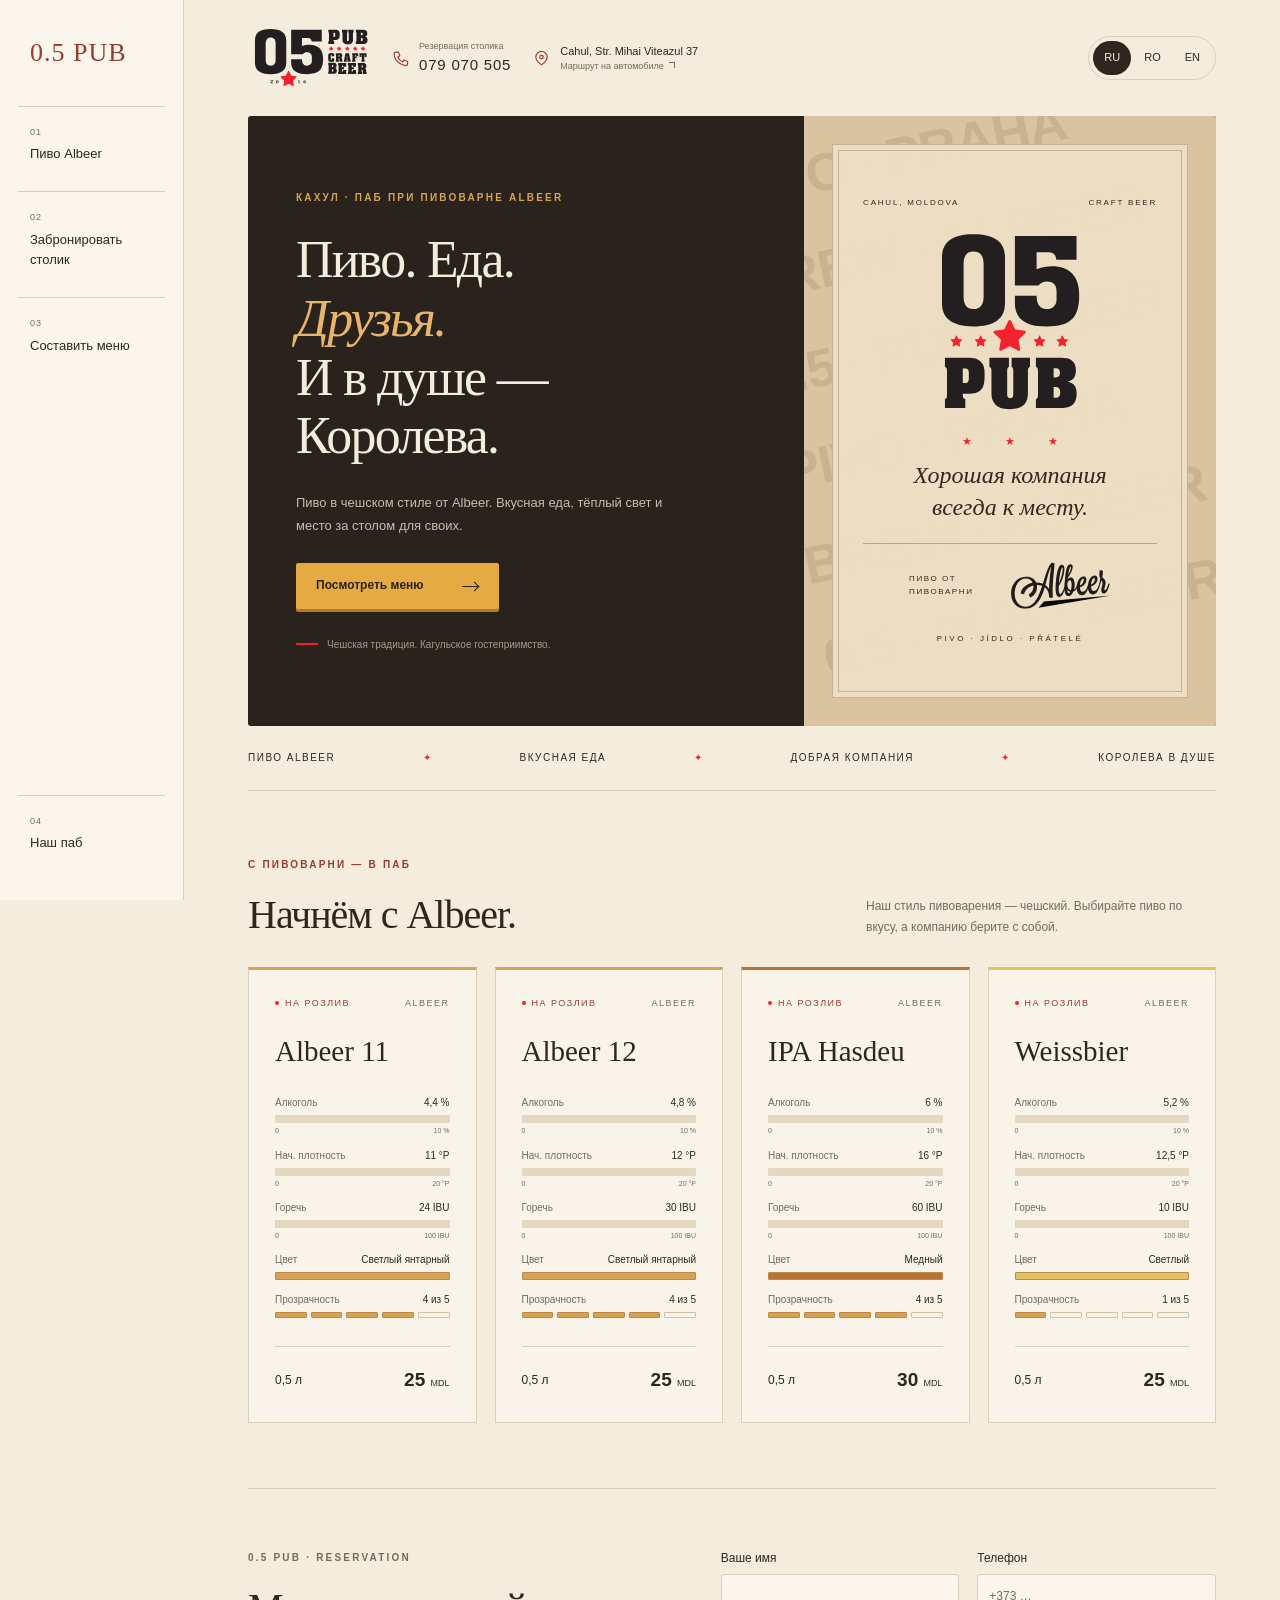
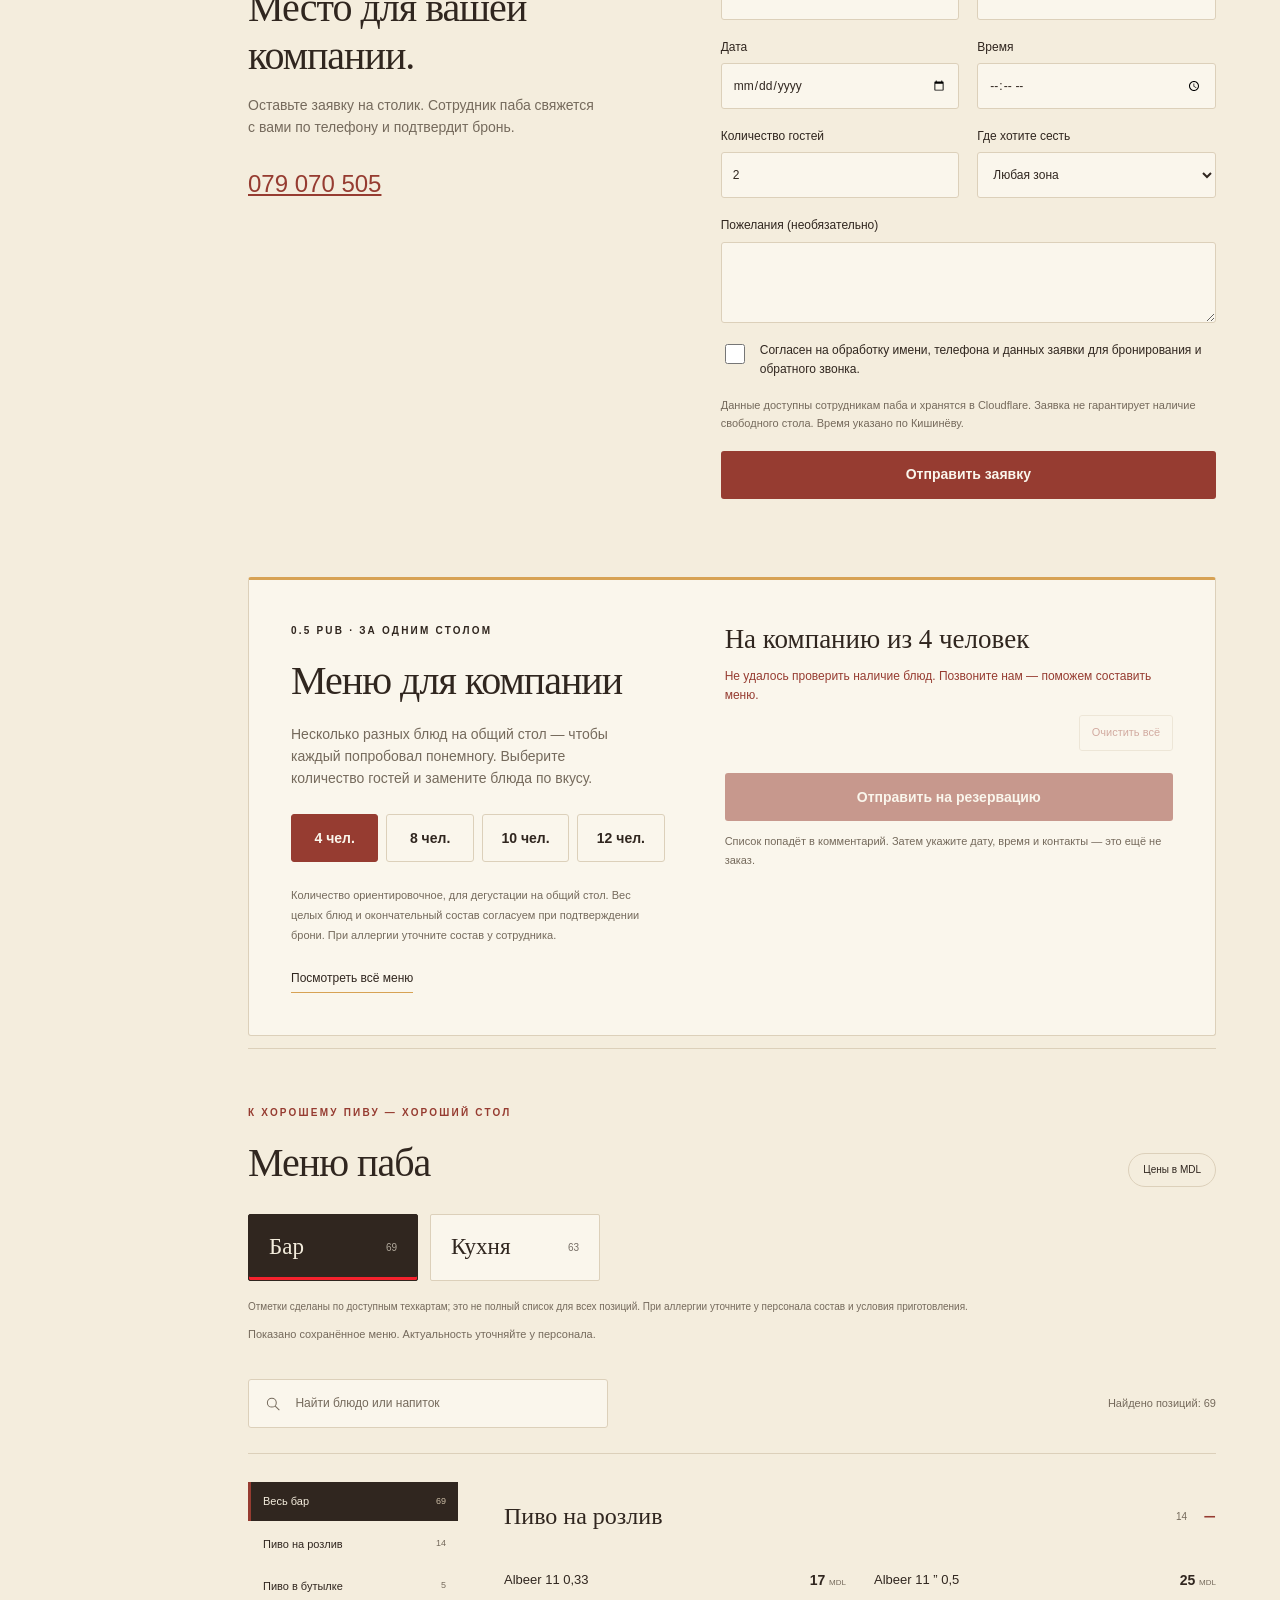
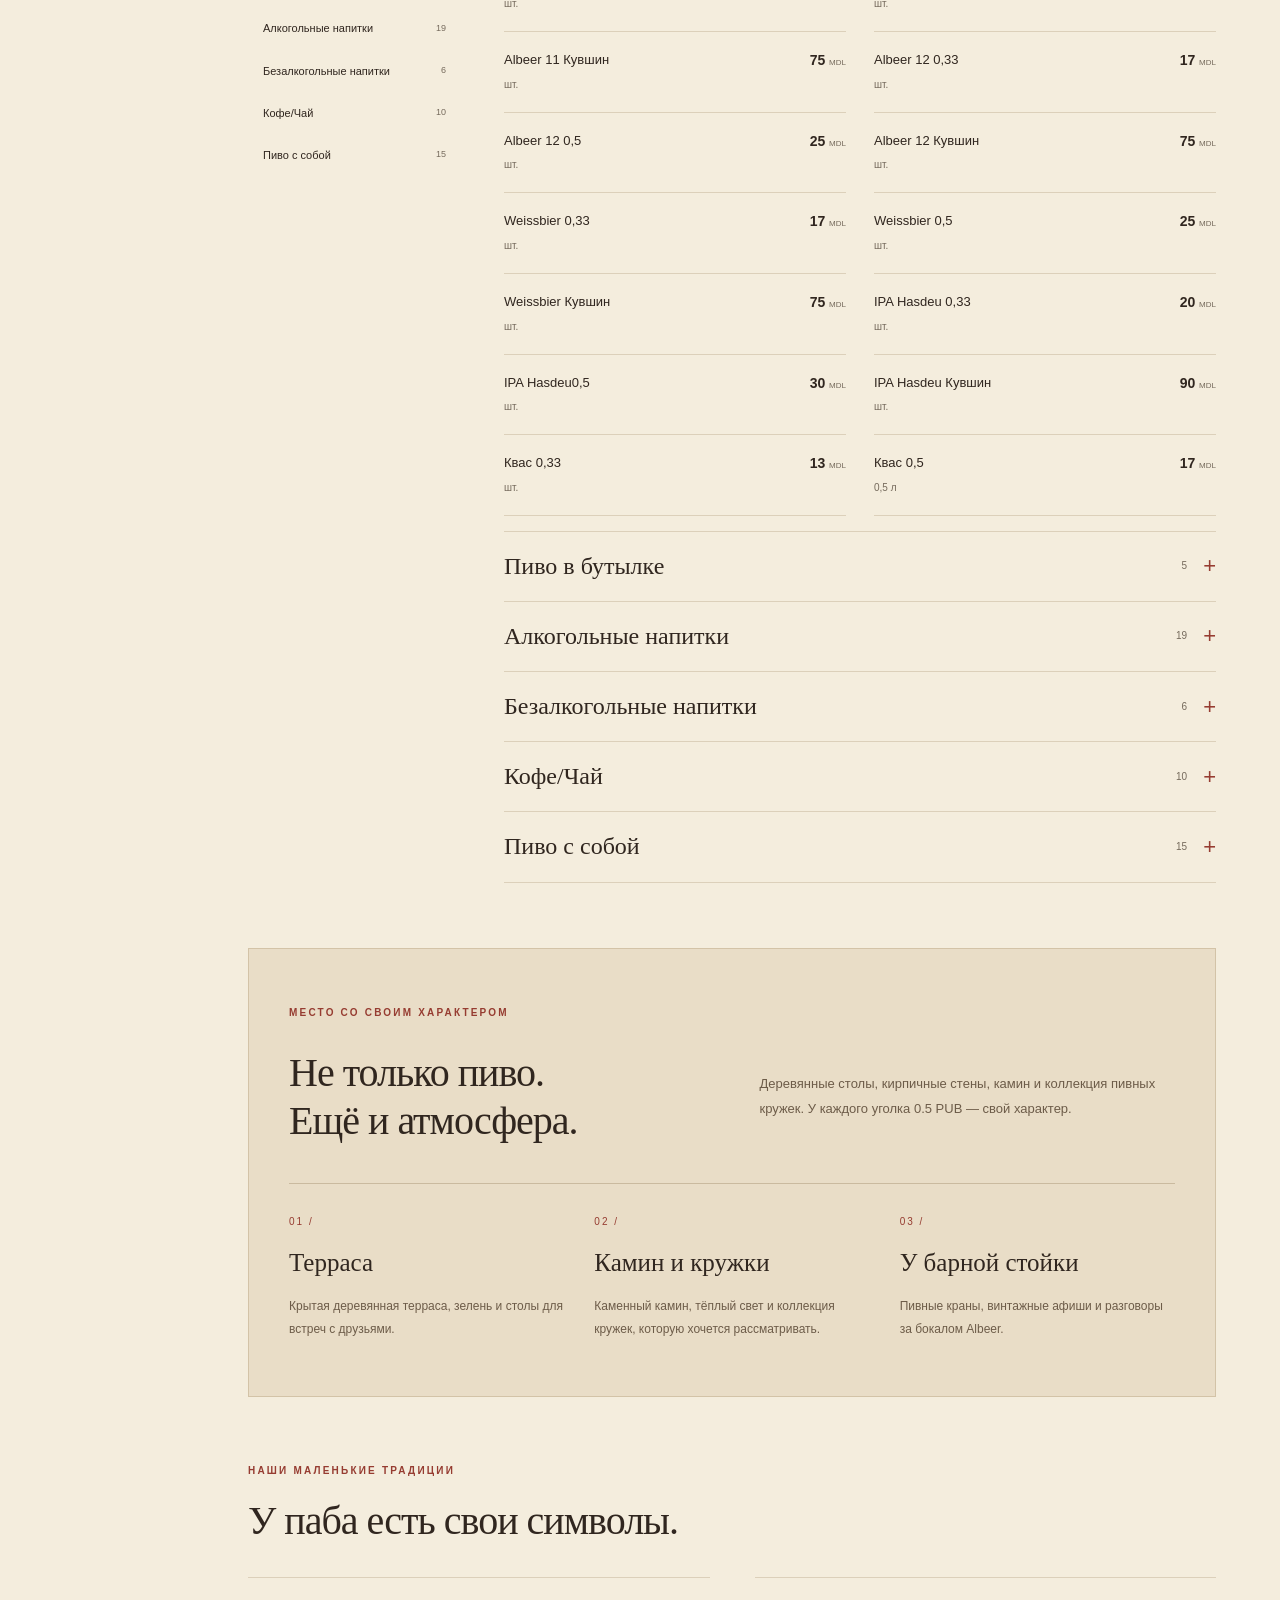
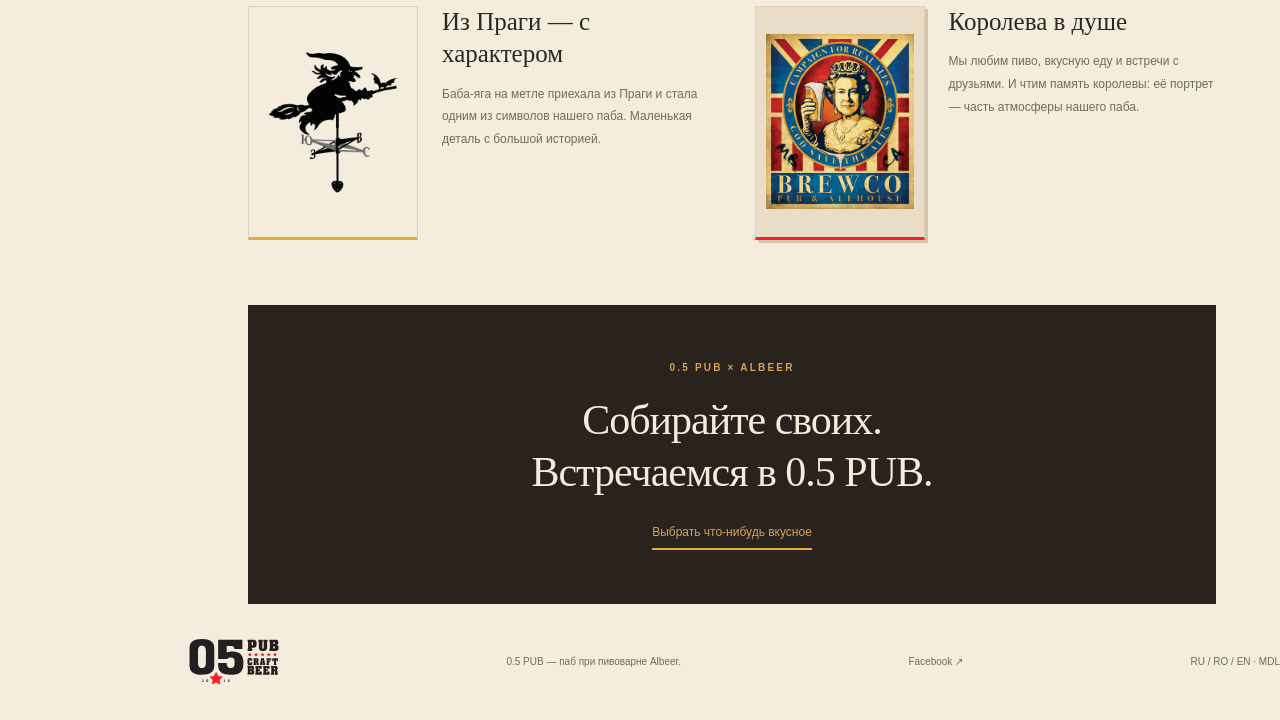
==== site/index.html @ 66bdd685 "Fix navigation translations and accessible mobile toggle label" ====
<!doctype html>
<html lang="ru">
<head>
<meta charset="utf-8"><meta name="viewport" content="width=device-width,initial-scale=1">
<meta name="theme-color" content="#29221d"><meta name="description" content="0.5 PUB в Кагуле — паб при пивоварне Albeer. Чешский стиль пивоварения, вкусная еда и добрая компания.">
<title>0.5 PUB · Меню паба</title><link rel="stylesheet" href="styles.css?v=20261017-sidebar2"><script src="app.js?v=20261017-sidebar2" defer></script><script src="booking.js" defer></script>
</head>
<body>
<a class="skip-link" href="#menu" data-copy="skip">Перейти к меню</a>
<header class="topbar"><a class="brand" href="#" aria-label="0.5 PUB"><img src="assets/05pub-horizontal.svg" alt="0.5 PUB — Craft Beer" width="272" height="133"></a><div class="header-contacts"><a class="contact-link reservation-link" href="tel:+37379070505"><svg width="17" height="17" viewBox="0 0 24 24" fill="none" stroke="currentColor" stroke-width="1.6" aria-hidden="true"><path d="M5 3h4l2 5-3 2c1.4 3.1 3.9 5.6 7 7l2-3 5 2v4c0 1-1 2-2 2C10 21 3 14 3 5c0-1 1-2 2-2z"/></svg><span><small data-copy="reservationLabel">Резервация столика</small><strong>079 070 505</strong></span></a><a class="contact-link directions-link" href="https://www.google.com/maps/dir/?api=1&amp;destination=Strada+Mihai+Viteazul+37%2C+Cahul%2C+Moldova&amp;travelmode=driving&amp;dir_action=navigate" target="_blank" rel="noopener noreferrer"><svg width="17" height="17" viewBox="0 0 24 24" fill="none" stroke="currentColor" stroke-width="1.6" aria-hidden="true"><path d="M20 10c0 6-8 11-8 11S4 16 4 10a8 8 0 1 1 16 0z"/><circle cx="12" cy="10" r="2.5"/></svg><span><strong>Cahul, Str. Mihai Viteazul 37</strong><small data-copy="directionsLabel">Маршрут на автомобиле</small></span></a></div><button type="button" class="nav-toggle" aria-label="Навигация" aria-controls="page-navigation" aria-expanded="false"><span aria-hidden="true">☰</span><span data-copy="navToggle">Навигация</span></button><nav id="page-navigation" class="main-nav" aria-label="Навигация"><a href="#beer" data-copy="navBeer">Пиво Albeer</a><a href="#booking" data-booking="nav">Забронировать столик</a><a href="#company" data-copy="navCompany">Составить меню</a><a href="#about" data-copy="navAbout">Наш паб</a></nav><nav class="languages" aria-label="Язык"><button type="button" data-lang="ru" aria-pressed="true">RU</button><button type="button" data-lang="ro" aria-pressed="false">RO</button><button type="button" data-lang="en" aria-pressed="false">EN</button></nav></header>
<main>
<section class="hero" aria-labelledby="hero-title"><div class="hero-copy"><p class="eyebrow" id="eyebrow">КАХУЛ · ПАБ ПРИ ПИВОВАРНЕ ALBEER</p><h1 id="hero-title">Пиво. Еда.<br><em>Друзья.</em><br>И в душе — Королева.</h1><p id="hero-description">Пиво в чешском стиле от Albeer. Вкусная еда, тёплый свет и место за столом для своих.</p><a class="hero-link" href="#menu" id="explore">Посмотреть меню <span class="link-arrow" aria-hidden="true"></span></a><p class="hero-footnote" data-copy="heroNote">Чешская традиция. Кагульское гостеприимство.</p></div><div class="pub-poster"><div class="poster-pattern" aria-hidden="true">PIVO · PRAHA<br>BREW · ALBEER<br>0.5 · PUB · BEER<br>PIVO · PRAHA<br>BREW · ALBEER<br>0.5 · PUB · BEER</div><div class="poster-frame"><div class="poster-meta"><span>CAHUL, MOLDOVA</span><span>CRAFT BEER</span></div><img class="poster-logo" src="assets/05pub-stacked.svg" alt="0.5 PUB" width="139" height="172"><div class="poster-stars" aria-hidden="true">★ ★ ★</div><p class="poster-invitation" data-copy="posterInvitation">Хорошая компания<br>всегда к месту.</p><div class="poster-brewery"><span data-copy="brewedBy">ПИВО ОТ ПИВОВАРНИ</span><img src="assets/albeer.svg" alt="Albeer" width="272" height="127"></div><span class="poster-bottom">PIVO · JÍDLO · PŘÁTELÉ</span></div></div></section>
<div class="values-strip"><span data-copy="valueBeer">Пиво Albeer</span><i aria-hidden="true">✦</i><span data-copy="valueFood">Вкусная еда</span><i aria-hidden="true">✦</i><span data-copy="valueFriends">Добрая компания</span><i aria-hidden="true">✦</i><span data-copy="valueQueen">Королева в душе</span></div>
<section class="beer-section" id="beer" aria-labelledby="beer-title"><div class="section-intro"><div><p class="eyebrow" data-copy="beerLabel">С ПИВОВАРНИ — В ПАБ</p><h2 id="beer-title" data-copy="beerTitle">Начнём с Albeer.</h2></div><p data-copy="beerIntro">Наш стиль пивоварения — чешский. Выбирайте пиво по вкусу, а компанию берите с собой.</p></div><div id="featured-beers" class="beer-cards" aria-live="polite"></div></section>
<section id="booking" class="booking-section" aria-labelledby="booking-title"><div class="booking-intro"><p class="eyebrow">0.5 PUB · RESERVATION</p><h2 id="booking-title" data-booking="title">Место для вашей компании.</h2><p data-booking="intro">Оставьте заявку на столик. Сотрудник паба свяжется с вами по телефону и подтвердит бронь.</p><a class="booking-phone" href="tel:+37379070505">079 070 505</a></div><form id="booking-form"><label><span data-booking="name">Ваше имя</span><input name="name" autocomplete="name" required minlength="2" maxlength="80"></label><label><span data-booking="phone">Телефон</span><input name="phone" type="tel" autocomplete="tel" required minlength="7" maxlength="25" pattern="[+0-9 ()\-]{7,25}" placeholder="+373 …"></label><label><span data-booking="date">Дата</span><input name="date" type="date" required></label><label><span data-booking="time">Время</span><input name="time" type="time" required></label><label><span data-booking="guests">Количество гостей</span><input name="guests" type="number" min="1" max="50" step="1" value="2" required></label><label><span data-booking="zone">Где хотите сесть</span><select name="zone"><option value="any" data-booking="any">Любая зона</option><option value="hall" data-booking="hall">Зал</option><option value="terrace" data-booking="terrace">Терраса</option></select></label><label class="booking-wide"><span data-booking="notes">Пожелания (необязательно)</span><textarea name="notes" maxlength="500" rows="3"></textarea></label><label class="booking-trap" aria-hidden="true">Website<input name="website" tabindex="-1" autocomplete="off"></label><label class="booking-consent booking-wide"><input name="consent" type="checkbox" required><span data-booking="consent">Согласен на обработку имени, телефона и данных заявки для бронирования и обратного звонка.</span></label><p class="booking-wide booking-privacy" data-booking="privacy">Данные доступны сотрудникам паба и хранятся в Cloudflare. Заявка не гарантирует наличие свободного стола. Время указано по Кишинёву.</p><button type="submit" disabled data-booking="submit">Отправить заявку</button><p id="booking-status" class="booking-wide" role="status" aria-live="polite"></p><noscript>Для онлайн-бронирования включите JavaScript или позвоните: <a href="tel:+37379070505">079 070 505</a>.</noscript></form></section>
<section id="company" class="company-section" aria-labelledby="company-title"><div class="company-heading"><p class="eyebrow">0.5 PUB · ЗА ОДНИМ СТОЛОМ</p><h2 id="company-title">Меню для компании</h2><p class="company-intro">Сколько вас будет? Подскажем, что взять на всех.</p><div class="company-sizes" role="group" aria-label="Количество гостей"><button type="button" data-company-size="4" aria-pressed="true">4 чел.</button><button type="button" data-company-size="8" aria-pressed="false">8 чел.</button><button type="button" data-company-size="10" aria-pressed="false">10 чел.</button><button type="button" data-company-size="12" aria-pressed="false">12 чел.</button></div><p class="company-note">Пример для общего стола. Количество порций ориентировочное: учитывайте аппетит и пожелания гостей. При аллергии уточните состав у сотрудника.</p><a class="company-browse" href="#menu">Посмотреть всё меню</a></div><div class="company-result"><h3>На компанию из 4 человек</h3><p class="company-status" role="status" aria-live="polite">Загружаем актуальное меню…</p><button type="button" class="company-clear" disabled>Очистить всё</button><ul class="company-list"></ul><button type="button" class="company-send" disabled>Отправить на резервацию</button><p class="company-hint"></p><p class="company-feedback" role="status" aria-live="polite"></p></div></section>
<section id="menu" class="menu-area" aria-labelledby="menu-heading"><div class="menu-heading"><div><p class="eyebrow" id="menu-label">К ХОРОШЕМУ ПИВУ — ХОРОШИЙ СТОЛ</p><h2 id="menu-heading">Меню паба</h2></div><span class="currency" id="currency">Цены в MDL</span></div><nav class="menu-departments" aria-label="Разделы меню"><button type="button" data-department="bar" aria-pressed="true"><span data-copy="barMenu">Бар</span><small class="department-count"></small></button><button type="button" data-department="kitchen" aria-pressed="false"><span data-copy="kitchenMenu">Кухня</span><small class="department-count"></small></button></nav><p class="allergen-menu-note" data-copy="allergenMenuNote">Отметки сделаны по доступным техкартам; это не полный список для всех позиций. При аллергии уточните у персонала состав и условия приготовления.</p><p id="menu-sync-status" class="menu-sync-status" role="status"></p><div class="controls"><label class="search"><svg width="18" height="18" viewBox="0 0 24 24" fill="none" stroke="currentColor" stroke-width="1.5" aria-hidden="true"><circle cx="10" cy="10" r="6.5"/><path d="m15 15 6 6"/></svg><input id="search" type="search" placeholder="Найти блюдо или напиток" aria-label="Найти блюдо или напиток"></label><p id="result-count" role="status" aria-live="polite"></p></div><div class="menu-layout"><aside><nav id="categories" aria-label="Категории меню"></nav></aside><div id="items"><p role="status" data-copy="loading">Загружаем меню…</p></div></div></section>
<section class="about-section" id="about" aria-labelledby="about-title"><div class="about-heading"><p class="eyebrow" data-copy="aboutLabel">МЕСТО СО СВОИМ ХАРАКТЕРОМ</p><h2 id="about-title" data-copy="aboutTitle">Не только пиво.<br>Ещё и атмосфера.</h2><p data-copy="aboutIntro">Деревянные столы, кирпичные стены, камин и коллекция пивных кружек. У каждого уголка 0.5 PUB — свой характер.</p></div><div class="atmosphere-cards"><article><span class="card-number">01 /</span><h3 data-copy="terraceTitle">Терраса</h3><p data-copy="terraceBody">Крытая деревянная терраса, зелень и столы для встреч с друзьями.</p></article><article><span class="card-number">02 /</span><h3 data-copy="fireTitle">Камин и кружки</h3><p data-copy="fireBody">Каменный камин, тёплый свет и коллекция кружек, которую хочется рассматривать.</p></article><article><span class="card-number">03 /</span><h3 data-copy="barTitle">У барной стойки</h3><p data-copy="barBody">Пивные краны, винтажные афиши и разговоры за бокалом Albeer.</p></article></div></section>
<section class="symbols-section" aria-labelledby="symbols-title"><div class="symbols-heading"><p class="eyebrow" data-copy="symbolsLabel">НАШИ МАЛЕНЬКИЕ ТРАДИЦИИ</p><h2 id="symbols-title" data-copy="symbolsTitle">У паба есть свои символы.</h2></div><div class="symbols-grid"><article><figure class="symbol-portrait symbol-witch"><img src="assets/symbols/witch.png" alt="Ведьма на метле — символ паба" data-alt="witchImageAlt" width="800" height="800" loading="lazy"></figure><div><h3 data-copy="witchTitle">Из Праги — с характером</h3><p data-copy="witchBody">Баба-яга на метле приехала из Праги и стала одним из символов нашего паба. Маленькая деталь с большой историей.</p></div></article><article><figure class="symbol-portrait symbol-queen"><img src="assets/symbols/queen-poster.jpg" alt="Пивная афиша с портретом королевы" data-alt="queenImageAlt" width="736" height="872" loading="lazy"></figure><div><h3 data-copy="queenTitle">Королева в душе</h3><p data-copy="queenBody">Мы любим пиво, вкусную еду и встречи с друзьями. И чтим память королевы: её портрет — часть атмосферы нашего паба.</p></div></article></div></section>

<section class="closing"><p class="eyebrow">0.5 PUB × ALBEER</p><h2 data-copy="closingTitle">Собирайте своих.<br>Встречаемся в 0.5 PUB.</h2><a href="#menu" class="closing-link" data-copy="closingLink">Выбрать что-нибудь вкусное</a></section>
</main>
<footer><a class="brand" href="#"><img src="assets/05pub-horizontal.svg" alt="0.5 PUB — Craft Beer" width="272" height="133"></a><p id="footer-note">0.5 PUB — паб при пивоварне Albeer.</p><a href="https://www.facebook.com/05pub/" target="_blank" rel="noopener noreferrer">Facebook ↗</a><span>RU / RO / EN · MDL</span></footer>
<dialog id="company-picker" class="company-picker" aria-labelledby="company-picker-title"><button type="button" class="company-close">Закрыть</button><h2 id="company-picker-title"></h2><div class="company-picker-tabs" role="group"></div><div class="company-options"></div></dialog><dialog id="dish-dialog" class="dish-dialog" aria-labelledby="dish-title"><button type="button" class="dish-close" aria-label="Закрыть описание"><svg width="20" height="20" viewBox="0 0 24 24" fill="none" stroke="currentColor" stroke-width="1.5" aria-hidden="true"><path d="m6 6 12 12M18 6 6 18"/></svg></button><div class="dish-body"><figure class="dish-visual"><img id="dish-photo" alt=""><figcaption id="dish-caption"></figcaption></figure><div class="dish-copy"><p class="eyebrow" id="dish-category"></p><h2 id="dish-title"></h2><p id="dish-description"></p><section id="dish-allergens" class="dish-allergens"></section><div class="dish-price-row"><strong id="dish-price"></strong><span id="dish-unit"></span></div></div></div></dialog></body></html>
---- site/styles.css ----
:root{--ink:#30261f;--cream:#f4eddd;--paper:#faf6ec;--muted:#756a5c;--gold:#d7a254;--red:#963c31;--line:#dcd0ba;--dark:#29221d}*{box-sizing:border-box}html{scroll-behavior:smooth;scroll-padding-top:24px}body{margin:0;background:var(--cream);color:var(--ink);font:14px/1.6 Arial,Helvetica,sans-serif}a{color:inherit}button,input{font:inherit}button{cursor:pointer}.skip-link{position:fixed;top:-100px;left:20px;background:var(--ink);color:white;padding:10px 20px;z-index:5}.skip-link:focus{top:10px}.topbar{max-width:1360px;margin:auto;height:116px;padding:0 64px;display:flex;align-items:center;justify-content:space-between;gap:30px}.brand{display:inline-flex;text-decoration:none;flex-shrink:0}.brand img{width:120px;height:auto;display:block}.main-nav{display:flex;gap:36px;margin-left:auto;margin-right:40px}.main-nav a{text-decoration:none;font-size:12px}.main-nav a:hover{color:var(--red)}.languages{display:flex;gap:2px;border:1px solid var(--line);padding:4px;border-radius:30px}.languages button{border:0;padding:8px 11px;border-radius:24px;background:none;font-size:11px;color:var(--ink)}.languages button[aria-pressed=true]{background:var(--ink);color:var(--cream)}main{max-width:1360px;padding:0 64px;margin:auto}.hero{display:grid;grid-template-columns:1.35fr 1fr;background:var(--dark);color:var(--cream);min-height:610px;border-radius:3px;overflow:hidden}.hero-copy{padding:56px 48px;display:flex;flex-direction:column;align-items:flex-start;justify-content:center}.eyebrow{font-size:10px;line-height:1.7;letter-spacing:2.2px;font-weight:700;margin:0 0 18px}.hero .eyebrow{color:var(--gold)}h1{font-family:Georgia,serif;font-size:clamp(36px,4.05vw,58px);line-height:1.13;letter-spacing:-1.7px;font-weight:400;margin:7px 0 25px}h1 em{color:#e7b56b;font-weight:400}#hero-description{color:#c9bcaa;max-width:375px;margin:0 0 26px;font-size:13px;line-height:1.8}.hero-link{display:flex;align-items:center;gap:38px;background:var(--gold);color:var(--dark);font-size:12px;padding:13px 20px;text-decoration:none;font-weight:700;border-radius:2px}.hero-link:hover{background:#e6b66e}.hero-footnote{font-size:10px;color:#a79a88;margin:28px 0 0}.link-arrow{width:17px;height:14px;position:relative;display:inline-block}.link-arrow:before{content:'';position:absolute;left:0;top:7px;width:16px;height:1px;background:currentColor}.link-arrow:after{content:'';position:absolute;right:1px;top:4px;width:6px;height:6px;border-top:1px solid currentColor;border-right:1px solid currentColor;transform:rotate(45deg)}.pub-poster{background:#d9c3a0;position:relative;isolation:isolate;padding:28px;overflow:hidden;color:#34271e;display:flex}.poster-pattern{position:absolute;inset:-25px;font-family:Impact,'Arial Narrow',sans-serif;font-weight:900;font-size:53px;line-height:1.8;letter-spacing:-1px;white-space:nowrap;color:#543e2220;transform:rotate(-12deg);z-index:-1}.poster-frame{background:#efe1c6eb;border:1px solid #6f523750;outline:1px solid #6f523750;outline-offset:-7px;width:100%;padding:28px 30px;display:flex;flex-direction:column;align-items:center;justify-content:center}.poster-meta{width:100%;display:flex;justify-content:space-between;gap:15px;font-size:8px;letter-spacing:1.8px;margin-bottom:24px}.poster-logo{width:145px;height:auto;mix-blend-mode:multiply}.poster-stars{font-size:11px;letter-spacing:15px;padding-left:15px;color:var(--red);margin:20px 0 10px}.poster-invitation{font-family:Georgia,serif;font-style:italic;font-size:24px;line-height:1.3;text-align:center;margin:0 0 20px}.poster-brewery{border-top:1px solid #bca586;width:100%;padding:18px 0 8px;display:flex;align-items:center;justify-content:center;gap:20px}.poster-brewery span{font-size:8px;letter-spacing:1.6px;max-width:82px;line-height:1.7}.poster-brewery img{width:100px;height:auto;mix-blend-mode:multiply}.poster-bottom{font-size:8px;letter-spacing:2.5px;margin-top:16px}.values-strip{display:flex;align-items:center;justify-content:space-between;padding:24px 0;border-bottom:1px solid var(--line);font-size:10px;letter-spacing:1.5px;text-transform:uppercase;gap:15px}.values-strip i{color:var(--red);font-style:normal}.beer-section{padding:65px 0}.section-intro{display:flex;justify-content:space-between;align-items:end;gap:40px;margin-bottom:28px}.section-intro>p{max-width:350px;color:var(--muted);font-size:12px;margin:0;line-height:1.8}h2{font-family:Georgia,serif;font-weight:400;font-size:40px;line-height:1.2;letter-spacing:-1px;margin:0}.section-intro .eyebrow,.menu-heading .eyebrow,.about-heading .eyebrow,.symbols-heading .eyebrow{color:var(--red)}.beer-cards{display:grid;grid-template-columns:repeat(3,1fr);gap:18px}.beer-card{border:1px solid var(--line);padding:26px;background:#f9f4e9;position:relative}.beer-card-top{display:flex;justify-content:space-between;align-items:center;color:var(--muted);font-size:9px;letter-spacing:1.5px;margin-bottom:24px}.beer-card-top span:first-child{color:var(--red)}.beer-card h3{font-family:Georgia,serif;font-weight:400;font-size:29px;line-height:1.2;margin:0 0 20px}.beer-card-bottom{display:flex;justify-content:space-between;align-items:center;gap:15px;border-top:1px solid var(--line);padding-top:18px;font-size:12px}.beer-card-bottom strong{font-size:19px}.beer-card-bottom small{font-size:9px;font-weight:400}.menu-area{border-top:1px solid var(--line);padding:55px 0 65px}.menu-heading{display:flex;justify-content:space-between;align-items:end;gap:20px}.currency{font-size:10px;white-space:nowrap;border:1px solid var(--line);border-radius:20px;padding:8px 14px}.controls{display:flex;align-items:center;justify-content:space-between;gap:20px;padding:25px 0;border-bottom:1px solid var(--line);margin-bottom:28px}.search{display:flex;align-items:center;gap:12px;background:var(--paper);border:1px solid var(--line);padding:13px 16px;border-radius:3px;width:360px;max-width:100%;color:var(--muted)}input{border:0;outline:none;background:none;color:var(--ink);min-width:0;width:100%;font-size:12px}input::placeholder{color:var(--muted)}.search:focus-within{outline:2px solid var(--red);outline-offset:2px}#result-count{color:var(--muted);font-size:11px}.menu-layout{display:grid;grid-template-columns:210px 1fr;gap:46px}aside nav{position:sticky;top:20px;display:flex;flex-direction:column;gap:4px}.category{display:flex;justify-content:space-between;align-items:center;gap:12px;background:none;border:0;padding:12px;text-align:left;font-size:11px;line-height:1.3;color:var(--ink);border-left:3px solid transparent}.category span{font-size:9px;color:var(--muted)}.category:hover{background:#e8dcc5}.category[aria-pressed=true]{background:var(--ink);border-color:var(--red);color:var(--cream)}.category[aria-pressed=true] span{color:#ccbda6}.menu-section{margin-bottom:32px}.section-title{font-family:Georgia,serif;font-size:26px;font-weight:400;display:flex;align-items:center;gap:16px;margin:0 0 9px;line-height:1.3}.section-title:after{content:'';height:1px;background:var(--line);flex:1}.menu-grid{display:grid;grid-template-columns:1fr 1fr;column-gap:28px}.menu-item{display:grid;grid-template-columns:1fr auto;gap:6px 12px;border-bottom:1px solid var(--line);padding:19px 0}.menu-item h4{font-weight:400;font-size:13px;line-height:1.4;margin:0;overflow-wrap:anywhere}.price{font-size:14px;font-weight:700;white-space:nowrap;line-height:1.4}.price small{font-size:8px;color:var(--muted);font-weight:400}.unit{grid-column:1/-1;font-size:10px;color:var(--muted)}.empty{padding:40px;text-align:center;color:var(--muted)}.about-section{padding:55px 40px;background:#e9ddc7;border:1px solid #d3c3a7}.about-heading{display:grid;grid-template-columns:1fr 1fr;gap:10px 55px;align-items:center}.about-heading .eyebrow{grid-column:1/-1}.about-heading>p:last-child{font-size:13px;color:#6d5c49;line-height:1.9;max-width:440px}.atmosphere-cards{display:grid;grid-template-columns:repeat(3,1fr);gap:30px;margin-top:38px;border-top:1px solid #caba9f;padding-top:25px}.card-number{font-size:10px;color:var(--red);letter-spacing:2px}.atmosphere-cards h3{font-family:Georgia,serif;font-size:25px;font-weight:400;margin:12px 0}.atmosphere-cards p{font-size:12px;color:#6d5c49;line-height:1.9;margin:0}.symbols-section{padding:65px 0}.symbols-grid{display:grid;grid-template-columns:1fr 1fr;gap:45px;margin-top:32px}.symbols-grid article{display:flex;gap:24px;border-top:1px solid var(--line);padding-top:28px}.symbol-icon{width:80px;flex-shrink:0;color:var(--red)}.symbol-icon svg{width:100%;height:auto}.symbols-grid h3{font-family:Georgia,serif;font-size:25px;font-weight:400;line-height:1.3;margin:0 0 12px}.symbols-grid p{font-size:12px;line-height:1.9;color:var(--muted);margin:0}.closing{padding:54px 25px;text-align:center;background:var(--dark);color:var(--cream)}.closing .eyebrow{color:var(--gold)}.closing h2{font-size:42px;line-height:1.25}.closing-link{display:inline-block;border-bottom:1px solid var(--gold);padding-bottom:6px;color:var(--gold);font-size:12px;margin-top:24px;text-decoration:none}footer{max-width:1232px;margin:35px auto 0;padding:0 0 35px;display:flex;align-items:center;justify-content:space-between;gap:24px}footer .brand img{width:95px}footer p,footer>a:not(.brand),footer>span{font-size:10px;color:var(--muted)}footer>a:not(.brand){text-decoration:none}a:focus-visible,button:focus-visible{outline:2px solid var(--red);outline-offset:4px}@media(min-width:1500px){h1{font-size:60px}}@media(max-width:1050px){.topbar{padding:0 32px}.main-nav{gap:22px;margin-right:20px}main{padding:0 32px}.hero-copy{padding:40px 32px}h1{font-size:42px}.poster-frame{padding:25px 18px}.pub-poster{padding:20px}.poster-meta{font-size:7px;letter-spacing:1px}.poster-logo{width:125px}.menu-layout{gap:30px;grid-template-columns:180px 1fr}.menu-grid{grid-template-columns:1fr}footer{margin:35px 32px 0}.about-section{padding:40px 30px}}@media(max-width:700px){.topbar{height:100px;padding:0 20px;gap:15px;flex-wrap:wrap}.brand img{width:90px}.main-nav{order:3;width:100%;margin:-10px 0 12px;justify-content:center;gap:30px}.main-nav a{font-size:10px}.languages{margin-left:auto}.languages button{padding:7px 10px}main{padding:0 20px}.hero{grid-template-columns:1fr}.hero-copy{padding:36px 26px}.hero .eyebrow{font-size:8px;letter-spacing:1.4px}h1{font-size:40px;letter-spacing:-1.4px}.hero-footnote{font-size:9px}.pub-poster{padding:20px;min-height:350px}.poster-frame{padding:18px 28px;position:relative}.poster-meta{margin-bottom:15px;max-width:260px}.poster-logo{width:90px}.poster-stars{margin:12px 0 8px}.poster-invitation{font-size:21px;margin-bottom:15px}.poster-brewery{max-width:260px;padding:12px 0 0}.poster-brewery img{width:82px}.poster-bottom{margin-top:15px;font-size:7px}.values-strip{display:grid;grid-template-columns:1fr 1fr;gap:12px;text-align:center;padding:20px 0;font-size:8px;letter-spacing:1px}.values-strip i{display:none}.beer-section{padding:38px 0}.section-intro{display:block;margin-bottom:22px}.section-intro>p{margin-top:18px;max-width:100%}h2{font-size:33px}.eyebrow{font-size:8px;letter-spacing:1.6px}.beer-cards{grid-template-columns:1fr;gap:12px}.beer-card{padding:20px}.beer-card-top{margin-bottom:14px}.beer-card h3{font-size:27px;margin-bottom:14px}.beer-card-bottom{padding-top:12px}.menu-area{padding:38px 0}.menu-heading{align-items:center}.currency{font-size:9px;padding:7px 10px}.menu-heading .eyebrow{max-width:190px}.controls{flex-direction:column;align-items:stretch;gap:7px;padding:20px 0;margin-bottom:20px}.search{width:100%}#result-count{margin:3px 0}.menu-layout{display:block}aside{margin:0 -20px 22px}aside nav{position:static;flex-direction:row;overflow-x:auto;gap:7px;padding:0 20px 9px}.category{white-space:nowrap;flex-shrink:0;border:1px solid var(--line);padding:11px 13px;gap:10px}.category[aria-pressed=true]{border-left:3px solid var(--red)}.menu-grid{grid-template-columns:1fr}.section-title{font-size:25px}.about-section{padding:32px 24px}.about-heading{display:block}.about-heading>p:last-child{margin-top:20px}.atmosphere-cards{grid-template-columns:1fr;gap:24px;margin-top:25px}.symbols-section{padding:38px 0}.symbols-grid{grid-template-columns:1fr;gap:26px;margin-top:24px}.symbols-grid article{gap:18px;padding-top:20px}.symbol-icon{width:60px}.symbols-grid h3{font-size:24px}.closing{padding:38px 22px}.closing h2{font-size:33px}footer{margin:25px 20px 0;flex-wrap:wrap;gap:20px}footer p{max-width:180px;margin-left:auto}footer>span{margin-left:auto}}@media(max-width:360px){h1{font-size:35px}.hero-copy{padding:30px 22px}.languages button{padding:6px 8px}}@media(prefers-reduced-motion:reduce){html{scroll-behavior:auto}}

.menu-section{border-bottom:1px solid var(--line);margin-bottom:0}.section-summary{display:flex;align-items:center;justify-content:space-between;gap:16px;cursor:pointer;list-style:none;padding:19px 0}.section-summary::-webkit-details-marker{display:none}.section-summary .section-title{flex:1;margin:0;font-size:24px}.section-summary .section-title:after{display:none}.section-count{font-size:10px;color:var(--muted)}.section-summary:after{content:'+';font-size:22px;color:var(--red);line-height:1}.menu-section[open]>.section-summary:after{content:'−'}.menu-section[open] .menu-grid{padding-bottom:15px}.section-summary:focus-visible{outline:2px solid var(--red);outline-offset:4px}@media(max-width:700px){.section-summary .section-title{font-size:23px}}

.topbar{display:grid;grid-template-columns:120px minmax(0,1fr) auto auto;gap:24px;height:auto;min-height:116px;padding-top:16px;padding-bottom:16px}.main-nav{margin:0;gap:22px}.header-contacts{display:flex;flex-wrap:wrap;align-items:center;gap:12px 22px;min-width:0}.contact-link{display:flex;align-items:center;gap:10px;text-decoration:none;line-height:1.5;padding:4px 0;min-width:0}.contact-link svg{flex-shrink:0;color:var(--red)}.contact-link span{display:flex;flex-direction:column;min-width:0}.contact-link small{font-size:9px;color:var(--muted)}.contact-link strong{font-size:11px;font-weight:500}.reservation-link strong{font-size:15px;letter-spacing:.8px}.contact-link:hover strong{color:var(--red)}.contact-link:hover small{text-decoration:underline}
@media(max-width:1050px){.topbar{grid-template-columns:120px minmax(0,1fr) auto;gap:10px 24px}.main-nav{grid-column:1/-1;grid-row:2;justify-content:center;gap:32px}.languages{grid-column:3;grid-row:1}.header-contacts{grid-column:2;grid-row:1}}
@media(max-width:700px){.topbar{grid-template-columns:1fr auto;padding:18px 20px;gap:16px 12px}.topbar>.brand{grid-column:1;grid-row:1}.languages{grid-column:2;grid-row:1}.header-contacts{grid-column:1/-1;grid-row:2;align-items:flex-start;justify-content:space-between;gap:10px 18px;border-top:1px solid var(--line);border-bottom:1px solid var(--line);padding:12px 0}.main-nav{grid-column:1/-1;grid-row:3;order:unset;width:auto;margin:0;gap:30px}.contact-link{gap:7px}.contact-link strong{font-size:10px}.reservation-link strong{font-size:14px}.contact-link small{font-size:8px}}
.directions-link small:after{content:"";display:inline-block;width:5px;height:5px;border-top:1px solid currentColor;border-right:1px solid currentColor;margin-left:5px;vertical-align:1px}

.beer-cards{grid-template-columns:repeat(4,minmax(0,1fr))}@media(min-width:701px) and (max-width:1050px){.beer-cards{grid-template-columns:repeat(2,minmax(0,1fr))}}@media(max-width:700px){.beer-cards{grid-template-columns:1fr}}

.beer-stats{margin:0 0 18px;font-size:10px}.beer-stat{display:flex;justify-content:space-between;gap:10px;padding:5px 0;border-bottom:1px dotted var(--line)}.beer-stat dt{color:var(--muted)}.beer-stat dd{margin:0;text-align:right}.profile-pending{font-size:9px;color:var(--muted);margin:-7px 0 16px;font-style:italic}

.beer-stat{display:grid;grid-template-columns:1fr auto;border-bottom:0;padding:6px 0;gap:4px 10px}.beer-scale{grid-column:1/-1;display:grid;grid-template-columns:repeat(5,1fr);gap:4px}.beer-scale span{display:block;height:6px;border:1px solid #cfc0a6;background:transparent;border-radius:1px}.beer-stats{margin-bottom:22px}

.menu-departments{display:flex;gap:12px;margin-top:27px}.menu-departments button{display:flex;align-items:center;justify-content:space-between;gap:28px;min-width:170px;border:1px solid var(--line);background:var(--paper);color:var(--ink);padding:14px 20px;border-radius:2px;font-family:Georgia,serif;font-size:23px}.menu-departments button[aria-pressed=true]{background:var(--ink);color:var(--cream);border-color:var(--ink);box-shadow:inset 0 -3px var(--gold)}.department-count{font:10px Arial,Helvetica,sans-serif;opacity:.65}.menu-departments button:hover{border-color:var(--red)}@media(max-width:700px){.menu-departments button{min-width:0;flex:1;padding:12px 16px;font-size:22px}.menu-departments{gap:10px;margin-top:22px}}

.dish-more{grid-column:1/-1;justify-self:start;border:0;border-bottom:1px solid #bba685;background:none;padding:3px 0;color:var(--red);font-size:10px;line-height:1.6;margin-top:3px}.dish-more:hover{color:var(--ink);border-color:var(--ink)}.dish-dialog{border:1px solid var(--line);padding:0;width:860px;max-width:calc(100vw - 32px);max-height:90vh;background:var(--paper);color:var(--ink);box-shadow:0 30px 100px #0005;border-radius:4px}.dish-dialog::backdrop{background:#201a16b8}.dish-body{display:grid;grid-template-columns:1fr 1fr}.dish-visual{margin:0;background:#e7dbc6;display:flex;flex-direction:column;justify-content:center}.dish-visual[hidden]{display:none}.dish-visual img{display:block;width:100%;max-height:460px;object-fit:contain}.dish-visual figcaption{padding:14px 18px;font-size:10px;line-height:1.6;color:var(--muted)}.dish-copy{padding:52px 32px 36px}.dish-copy .eyebrow{color:var(--red);margin-bottom:15px}.dish-copy h2{font-size:32px;line-height:1.25}.dish-copy>p:not(.eyebrow){font-size:13px;line-height:1.9;margin:23px 0}.dish-price-row{display:flex;align-items:center;justify-content:space-between;gap:20px;border-top:1px solid var(--line);padding-top:20px}.dish-price-row strong{font-size:21px;font-weight:500}.dish-price-row span{font-size:11px;color:var(--muted)}.dish-close{position:absolute;right:12px;top:12px;width:34px;height:34px;display:grid;place-items:center;border:1px solid var(--line);background:var(--paper);color:var(--ink);border-radius:50%;z-index:1}.dish-body.without-photo{display:block}.dish-body.without-photo .dish-copy{max-width:600px;margin:auto}body:has(.dish-dialog[open]){overflow:hidden}@media(max-width:700px){.dish-dialog{max-width:calc(100vw - 24px);max-height:88vh}.dish-body{grid-template-columns:1fr}.dish-visual img{max-height:265px}.dish-copy{padding:28px 23px}.dish-copy h2{font-size:28px}.dish-copy>p:not(.eyebrow){margin:18px 0}.dish-visual figcaption{padding:10px 14px;font-size:9px}}

.allergen-menu-note{font-size:10px;color:var(--muted);max-width:780px;line-height:1.7;margin:17px 0 0}.menu-allergens{grid-column:1/-1;color:var(--muted);font-size:9px;line-height:1.7;margin:2px 0 0}.dish-allergens{margin:20px 0;padding-top:18px;border-top:1px solid var(--line)}.dish-allergens h3{font-family:Georgia,serif;font-weight:400;font-size:20px;margin:0 0 12px}.allergen-group-label{font-size:10px;color:var(--muted);margin:12px 0 6px}.allergen-badges{padding:0;margin:0;list-style:none;display:flex;flex-wrap:wrap;gap:6px}.allergen-badges li{font-size:10px;border:1px solid #c6b191;border-radius:3px;background:#ecdfc6;padding:4px 8px}.allergen-badges-check li{background:transparent;border-style:dashed}.allergen-note,.allergen-advice{font-size:10px;color:var(--muted);line-height:1.7;margin:12px 0 0}.allergen-advice{color:var(--ink)}

.beer-scale span.is-filled{background:var(--gold);border-color:#ba8842}.beer-numeric-meter{grid-column:1/-1;display:block;width:100%;height:8px;appearance:none;background:#e4d8c1;border:0;border-radius:1px}.beer-numeric-meter::-webkit-meter-bar{height:8px;background:#e4d8c1;border:0;border-radius:1px}.beer-numeric-meter::-webkit-meter-optimum-value{background:var(--gold);border-radius:1px}.beer-numeric-meter::-moz-meter-bar{background:var(--gold)}.beer-meter-range{grid-column:1/-1;display:flex;justify-content:space-between;font-size:7px;color:var(--muted);line-height:1.2}.beer-color-sample{grid-column:1/-1;height:8px;border-radius:1px;border:1px solid #b88c50}
.beer-card{display:flex;flex-direction:column}.beer-card-bottom{margin-top:auto}

.symbols-grid article{align-items:flex-start}.symbol-portrait{flex-shrink:0;width:170px;margin:0;padding:10px;background:#e9ddc7;border:1px solid var(--line)}.symbol-portrait img{display:block;width:100%;height:210px;object-fit:contain}.symbol-witch{background:#f4eddd}.symbol-queen{box-shadow:3px 3px 0 #d6c5a8}.symbols-grid article>div{min-width:0}@media(max-width:1050px){.symbol-portrait{width:135px}.symbol-portrait img{height:170px}.symbols-grid article{gap:20px}}@media(max-width:700px){.symbols-grid article{display:grid;grid-template-columns:110px minmax(0,1fr);gap:18px}.symbol-portrait{width:110px;padding:7px}.symbol-portrait img{height:135px}.symbols-grid h3{font-size:22px}}@media(max-width:360px){.symbols-grid article{grid-template-columns:1fr}.symbol-portrait{width:150px}.symbol-portrait img{height:185px}}

.poster-stars,.values-strip i{color:#f5222d}.poster-logo{mix-blend-mode:normal}

/* Small colour accents echo the red logo stars and amber beer. */
:root{--accent-red:#f5222d;--accent-honey:#e6aa42}
.main-nav a{position:relative;padding:4px 0}.main-nav a:after{content:'';position:absolute;left:0;right:0;bottom:-3px;height:2px;background:var(--accent-red);transform:scaleX(0);transform-origin:left;transition:transform .18s ease}.main-nav a:hover:after,.main-nav a:focus-visible:after{transform:scaleX(1)}
.hero-link{background:var(--accent-honey);box-shadow:0 3px 0 #b97828}.hero-link:hover{background:#f0bb59;box-shadow:0 3px 0 var(--accent-red)}.hero-footnote:before{content:'';display:inline-block;width:22px;height:2px;background:var(--accent-red);margin-right:9px;vertical-align:3px}
.beer-card{border-top:3px solid var(--beer-accent,var(--accent-honey));transition:border-color .18s ease,box-shadow .18s ease}.beer-card:hover{box-shadow:0 5px 16px #6e472011}.beer-card-top span:first-child{padding-left:10px;position:relative}.beer-card-top span:first-child:before{content:'';position:absolute;left:0;top:50%;width:4px;height:4px;border-radius:50%;background:var(--accent-red);transform:translateY(-50%)}
.menu-departments button[data-department=bar][aria-pressed=true]{box-shadow:inset 0 -3px var(--accent-red)}.menu-departments button[data-department=kitchen][aria-pressed=true]{box-shadow:inset 0 -3px var(--accent-honey)}
.dish-more{border-bottom-color:var(--accent-honey)}.dish-more:hover{border-bottom-color:var(--accent-red)}.symbol-queen{border-bottom:3px solid var(--accent-red)}.symbol-witch{border-bottom:3px solid var(--accent-honey)}.closing-link{border-bottom:2px solid var(--accent-honey)}.closing-link:hover{border-bottom-color:var(--accent-red)}
@media(prefers-reduced-motion:reduce){.main-nav a:after,.beer-card{transition:none}}

.menu-item.has-thumbnail{grid-template-columns:minmax(0,1fr) 84px auto;column-gap:14px}.has-thumbnail h4{grid-column:1;grid-row:1}.has-thumbnail .price{grid-column:3;grid-row:1}.has-thumbnail .unit,.has-thumbnail .menu-allergens,.has-thumbnail .dish-more{grid-column:1}.dish-thumbnail{grid-column:2;grid-row:1 / span 4;align-self:center;display:block;width:84px;height:84px;padding:0;border:1px solid #d5bf9a;border-radius:3px;overflow:hidden;background:var(--paper);line-height:0}.dish-thumbnail img{display:block;width:100%;height:100%;object-fit:cover}.dish-thumbnail:hover{border-color:var(--accent-red);box-shadow:0 2px 8px #48302018}@media(max-width:700px){.menu-item.has-thumbnail{grid-template-columns:minmax(0,1fr) 64px auto;column-gap:10px}.dish-thumbnail{width:64px;height:64px}}@media(max-width:360px){.menu-item.has-thumbnail{grid-template-columns:minmax(0,1fr) 54px auto;column-gap:8px}.dish-thumbnail{width:54px;height:54px}}

.booking-section{padding:60px 0;display:grid;grid-template-columns:1fr 1.2fr;gap:60px;border-top:1px solid var(--line)}.booking-intro>p{max-width:350px;color:var(--muted)}.booking-phone{display:inline-block;font-size:24px;color:var(--red);margin-top:12px}#booking-form{display:grid;grid-template-columns:1fr 1fr;gap:18px}#booking-form label{display:flex;flex-direction:column;gap:6px;font-size:12px}#booking-form input,#booking-form select,#booking-form textarea{font:inherit;width:100%;min-width:0;min-height:46px;padding:11px;border:1px solid var(--line);border-radius:3px;background:var(--paper);color:var(--ink)}#booking-form input:focus,#booking-form textarea:focus,#booking-form select:focus{outline:2px solid var(--gold);outline-offset:2px}.booking-wide{grid-column:1/-1}#booking-form .booking-consent{display:flex;flex-direction:row;align-items:start;gap:12px}.booking-consent input{width:20px!important;min-height:20px!important;flex:0 0 20px}.booking-privacy{font-size:11px;color:var(--muted);margin:0}#booking-form button{min-height:48px;padding:12px 18px;border:0;background:var(--red);color:var(--paper);font-weight:bold;border-radius:3px;grid-column:1/-1}#booking-form button:disabled{opacity:.55;cursor:default}#booking-status{margin:0;overflow-wrap:anywhere}.booking-trap{position:absolute!important;left:-10000px!important}.menu-sync-status{font-size:11px;color:var(--muted)}.availability{display:block;color:var(--red);font-size:11px;font-weight:bold;margin-top:5px}@media(max-width:900px){.topbar{grid-template-columns:120px 1fr auto}.main-nav{grid-column:1/-1;justify-content:center;flex-wrap:wrap}.booking-section{gap:28px}}@media(max-width:700px){.booking-section{grid-template-columns:1fr;padding:36px 0;gap:25px}#booking-form{gap:14px}.main-nav{gap:16px}.booking-section h2{font-size:32px}}

.company-section{display:grid;grid-template-columns:1fr 1.2fr;gap:60px;padding:42px;margin:0 0 12px;background:var(--paper);border:1px solid var(--line);border-top:3px solid var(--gold);border-radius:3px}.company-heading h2{font-size:40px;line-height:1.2;margin-bottom:18px}.company-intro{color:var(--muted);max-width:320px}.company-sizes{display:grid;grid-template-columns:repeat(4,1fr);gap:8px;margin:24px 0}.company-sizes button{padding:12px 8px;min-height:48px;border:1px solid var(--line);background:transparent;color:var(--ink);border-radius:3px;font-weight:bold;white-space:nowrap}.company-sizes button[aria-pressed=true]{background:var(--red);border-color:var(--red);color:var(--paper)}.company-note{font-size:11px;line-height:1.8;color:var(--muted);max-width:360px}.company-browse{display:inline-block;margin-top:12px;padding-bottom:4px;text-decoration:none;border-bottom:1px solid var(--gold);font-size:12px}.company-result h3{font:normal 27px/1.3 Georgia,serif;margin:0 0 10px}.company-status{font-size:12px;color:var(--red);margin:0}.company-status:empty{display:none}.company-result ul{list-style:none;padding:0;margin:0}.company-row{display:flex;align-items:center;justify-content:space-between;gap:18px;padding:16px 0;border-bottom:1px solid var(--line)}.company-row:last-child{border-bottom:0}.company-dish{min-width:0}.company-dish small{display:block;color:var(--muted);font-size:10px;letter-spacing:.7px;margin-bottom:3px}.company-dish-name{font:normal 21px/1.3 Georgia,serif;color:var(--ink)}button.company-dish-name{padding:0;background:none;border:0;text-align:left;text-decoration:underline;text-decoration-color:var(--line);text-underline-offset:4px}button.company-dish-name:hover{color:var(--red)}.company-qty{white-space:nowrap;color:var(--red);font-size:13px}@media(max-width:1000px){.company-section{gap:28px;padding:30px}.company-heading h2{font-size:35px}.company-sizes{gap:6px}.company-sizes button{font-size:12px}}@media(max-width:700px){.company-section{grid-template-columns:1fr;gap:28px;padding:24px 20px}.company-heading h2{font-size:32px}.company-intro,.company-note{max-width:none}.company-sizes button{font-size:13px}.company-note{margin-bottom:0}.company-row{gap:10px}.company-dish-name{font-size:20px}.company-result h3{font-size:25px}}@media(max-width:360px){.company-section{padding:20px 15px}.company-qty{font-size:12px}.company-sizes button{font-size:12px;padding:11px 3px}}

.company-qty{white-space:normal;text-align:right;max-width:135px;flex-shrink:0;line-height:1.6}.company-change{display:block;font-size:10px;color:var(--red);margin-top:5px;border:0;background:none;padding:3px 0;min-height:28px}.company-send{width:100%;min-height:48px;border:0;border-radius:3px;background:var(--red);color:var(--paper);padding:12px 18px;font-weight:bold;margin-top:18px}.company-send:disabled{opacity:.5;cursor:default}.company-hint{font-size:11px;line-height:1.7;color:var(--muted)}.company-feedback{font-size:12px;color:var(--red);line-height:1.7}.company-feedback:empty{display:none}.company-picker{width:640px;max-width:calc(100vw - 24px);max-height:85vh;overflow:auto;padding:28px;border:1px solid var(--line);border-top:3px solid var(--gold);border-radius:3px;background:var(--paper);color:var(--ink)}.company-picker::backdrop{background:#201a16b8}.company-picker h2{font:normal 28px/1.3 Georgia,serif;clear:both;padding:18px 0;margin:0}.company-close{float:right;padding:9px 13px;border:1px solid var(--line);background:transparent;color:var(--ink)}.company-picker-tabs{display:flex;flex-wrap:wrap;gap:8px;margin-bottom:16px}.company-picker-tabs button{border:1px solid var(--line);padding:10px;background:transparent;color:var(--ink)}.company-picker-tabs button[aria-pressed=true]{background:var(--ink);color:var(--paper)}.company-option{display:flex;justify-content:space-between;align-items:center;gap:20px;text-align:left;width:100%;padding:17px 10px;border:0;border-bottom:1px solid var(--line);background:transparent;color:var(--ink);font:20px Georgia,serif}.company-option small{font:11px Arial,sans-serif;white-space:nowrap}.company-option[aria-pressed=true]{background:#eadfc9}.company-option:hover{background:#f0e5d0}body:has(.company-picker[open]){overflow:hidden}@media(max-width:700px){.company-picker{padding:20px}.company-picker h2{font-size:25px}.company-option{font-size:18px;padding:16px 5px;gap:12px}.company-qty{max-width:110px;font-size:12px}}

.company-controls{display:flex;flex-direction:column;align-items:flex-end;gap:7px;flex-shrink:0}.company-stepper{display:flex;align-items:center;border:1px solid var(--line);border-radius:3px;overflow:hidden}.company-stepper button{width:32px;min-height:36px;border:0;background:transparent;color:var(--red);font-size:20px}.company-stepper button:disabled{opacity:.3}.company-count{width:50px;min-width:0;min-height:36px;border:0;border-left:1px solid var(--line);border-right:1px solid var(--line);text-align:center;background:transparent;color:var(--ink);font:14px Arial,sans-serif;appearance:textfield;-moz-appearance:textfield}.company-count::-webkit-inner-spin-button,.company-count::-webkit-outer-spin-button{-webkit-appearance:none;margin:0}.company-stepper:focus-within{outline:2px solid var(--gold);outline-offset:2px}.company-add-row{padding:0 0 16px;border-bottom:1px solid var(--line);margin-bottom:6px}.company-add{padding:10px 0;min-height:40px;color:var(--red);border:0;background:transparent;text-align:left;font-size:11px}.company-row{border-bottom:0}.company-result .company-qty{max-width:150px}@media(max-width:700px){.company-stepper button{width:30px}.company-count{width:46px}.company-controls{max-width:125px}.company-result .company-qty{max-width:125px}}

.company-clear{display:block;margin:10px 0 4px auto;min-height:36px;padding:8px 12px;border:1px solid var(--line);border-radius:3px;color:var(--red);background:transparent;font-size:11px}.company-clear:disabled{opacity:.4;cursor:default}

/* Persistent section navigation; reserve its width so it never covers content. */
body{padding-left:184px}.topbar{grid-template-columns:120px minmax(0,1fr) auto}.main-nav{position:fixed;inset:0 auto 0 0;width:184px;height:100dvh;margin:0;padding:38px 18px 28px;display:flex;flex-direction:column;align-items:stretch;justify-content:flex-start;gap:8px;background:var(--paper);border-right:1px solid var(--line);z-index:8;overflow-y:auto;counter-reset:page-link}.main-nav:before{content:'0.5 PUB';font:26px Georgia,serif;letter-spacing:1px;padding:0 12px 30px;color:var(--red)}.main-nav a{display:block;padding:18px 12px;border-top:1px solid var(--line);font-size:13px;line-height:1.6}.main-nav a:before{counter-increment:page-link;content:'0' counter(page-link);display:block;font-size:9px;letter-spacing:1px;color:var(--muted);margin-bottom:5px}.main-nav a:after{bottom:0;left:12px;right:12px}.main-nav a:last-child{margin-top:auto}.main-nav a:focus-visible{outline:2px solid var(--gold);outline-offset:2px}.nav-toggle{display:none}.skip-link{z-index:15}.languages{grid-column:3;grid-row:1}.header-contacts{grid-column:2;grid-row:1}
@media(min-width:701px) and (max-width:1100px){body{padding-left:160px}.main-nav{width:160px;padding:30px 12px 22px}.main-nav a{font-size:12px}.topbar,main{padding-left:30px;padding-right:30px}.topbar{gap:16px}.header-contacts{gap:8px}}
@media(max-width:700px){body{padding-left:0}.topbar{grid-template-columns:1fr auto}.topbar>.brand{padding-left:50px}.languages{grid-column:2;grid-row:1}.header-contacts{grid-column:1/-1;grid-row:2}.main-nav{inset:0 auto 0 0;width:min(280px,85vw);height:100dvh;padding:78px 22px 24px;transform:translateX(-100%);visibility:hidden;box-shadow:12px 0 35px #30261f20;gap:8px;grid-column:auto;grid-row:auto}.main-nav:before{font-size:24px;padding-bottom:15px}.main-nav a{font-size:14px;padding:16px 12px}.nav-open .main-nav{transform:translateX(0);visibility:visible}.nav-toggle{display:flex;align-items:center;gap:8px;position:fixed;left:12px;top:14px;z-index:9;min-height:42px;padding:8px 11px;border:1px solid var(--line);border-radius:3px;background:var(--paper);color:var(--ink);box-shadow:0 2px 8px #30261f15}.nav-toggle span:first-child{font-size:19px}.nav-toggle span[data-copy]{display:none}.nav-open .nav-toggle span[data-copy]{display:inline;font-size:12px}}
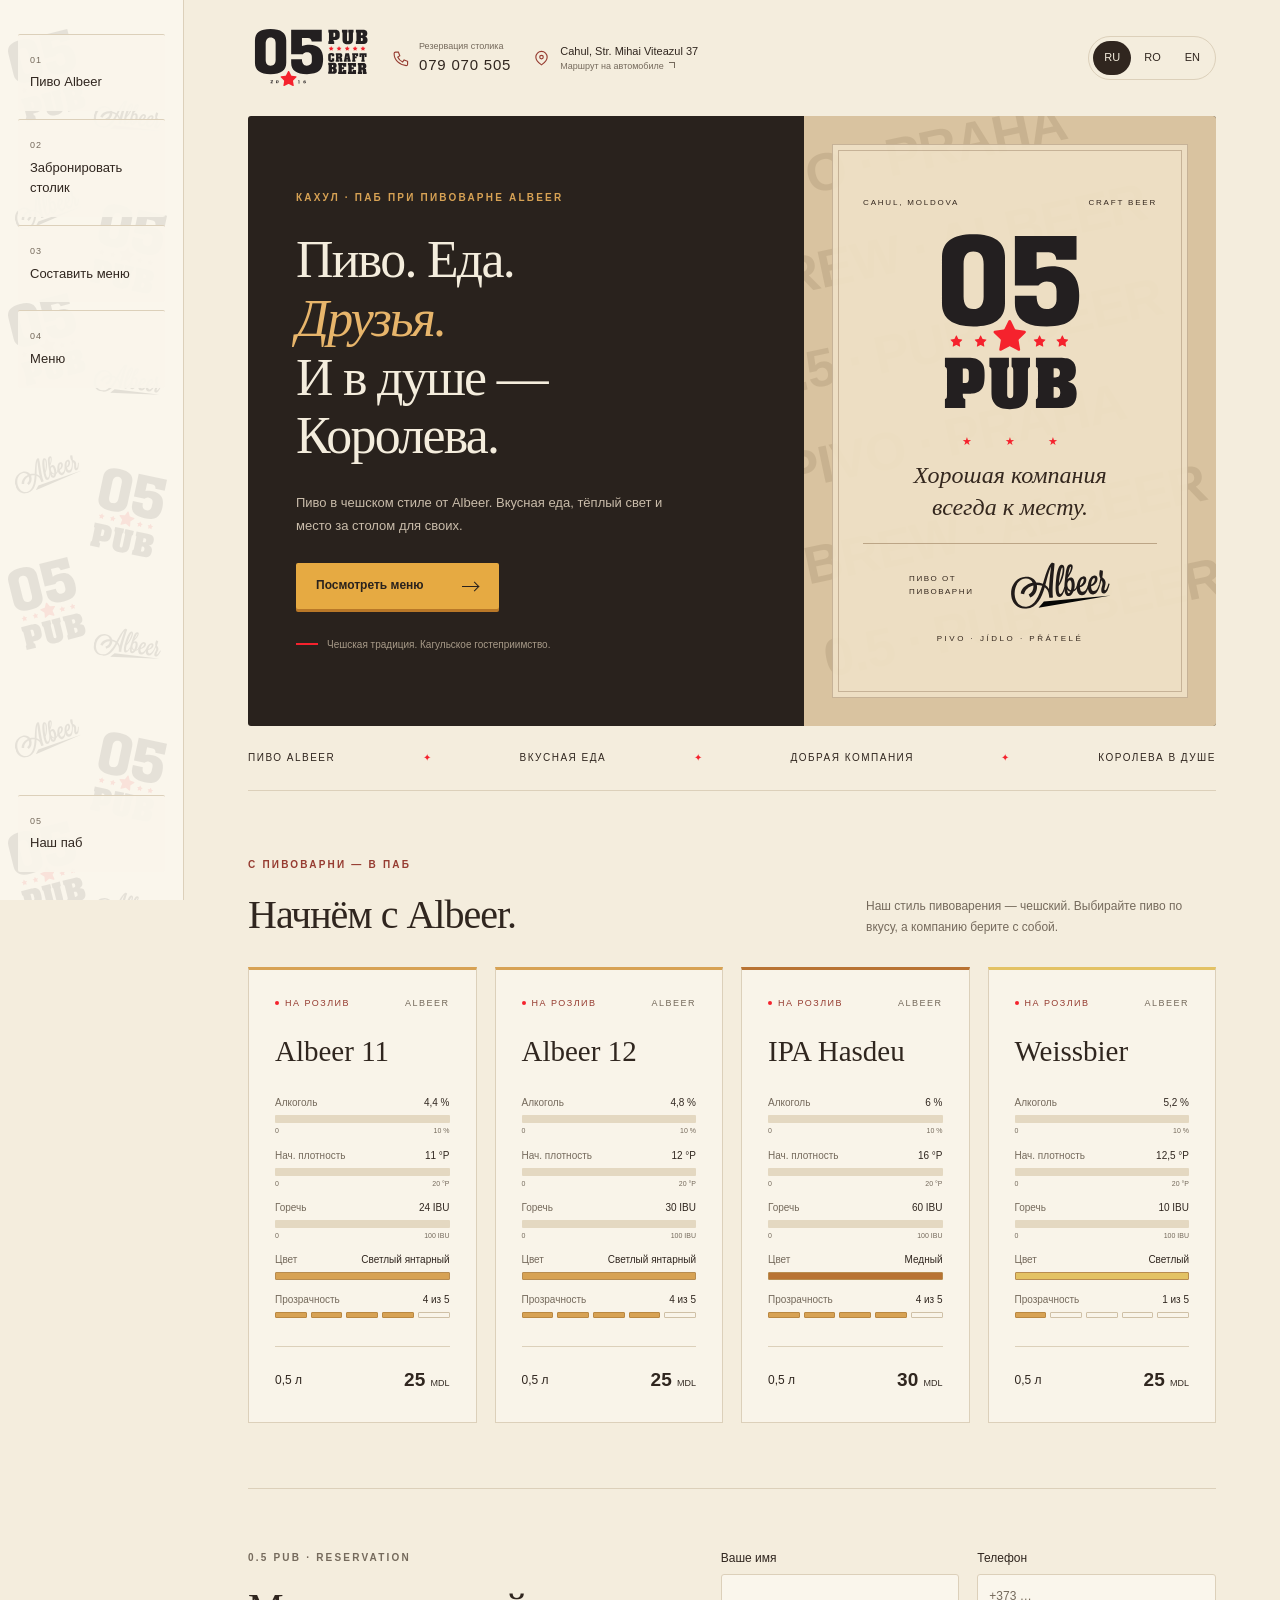
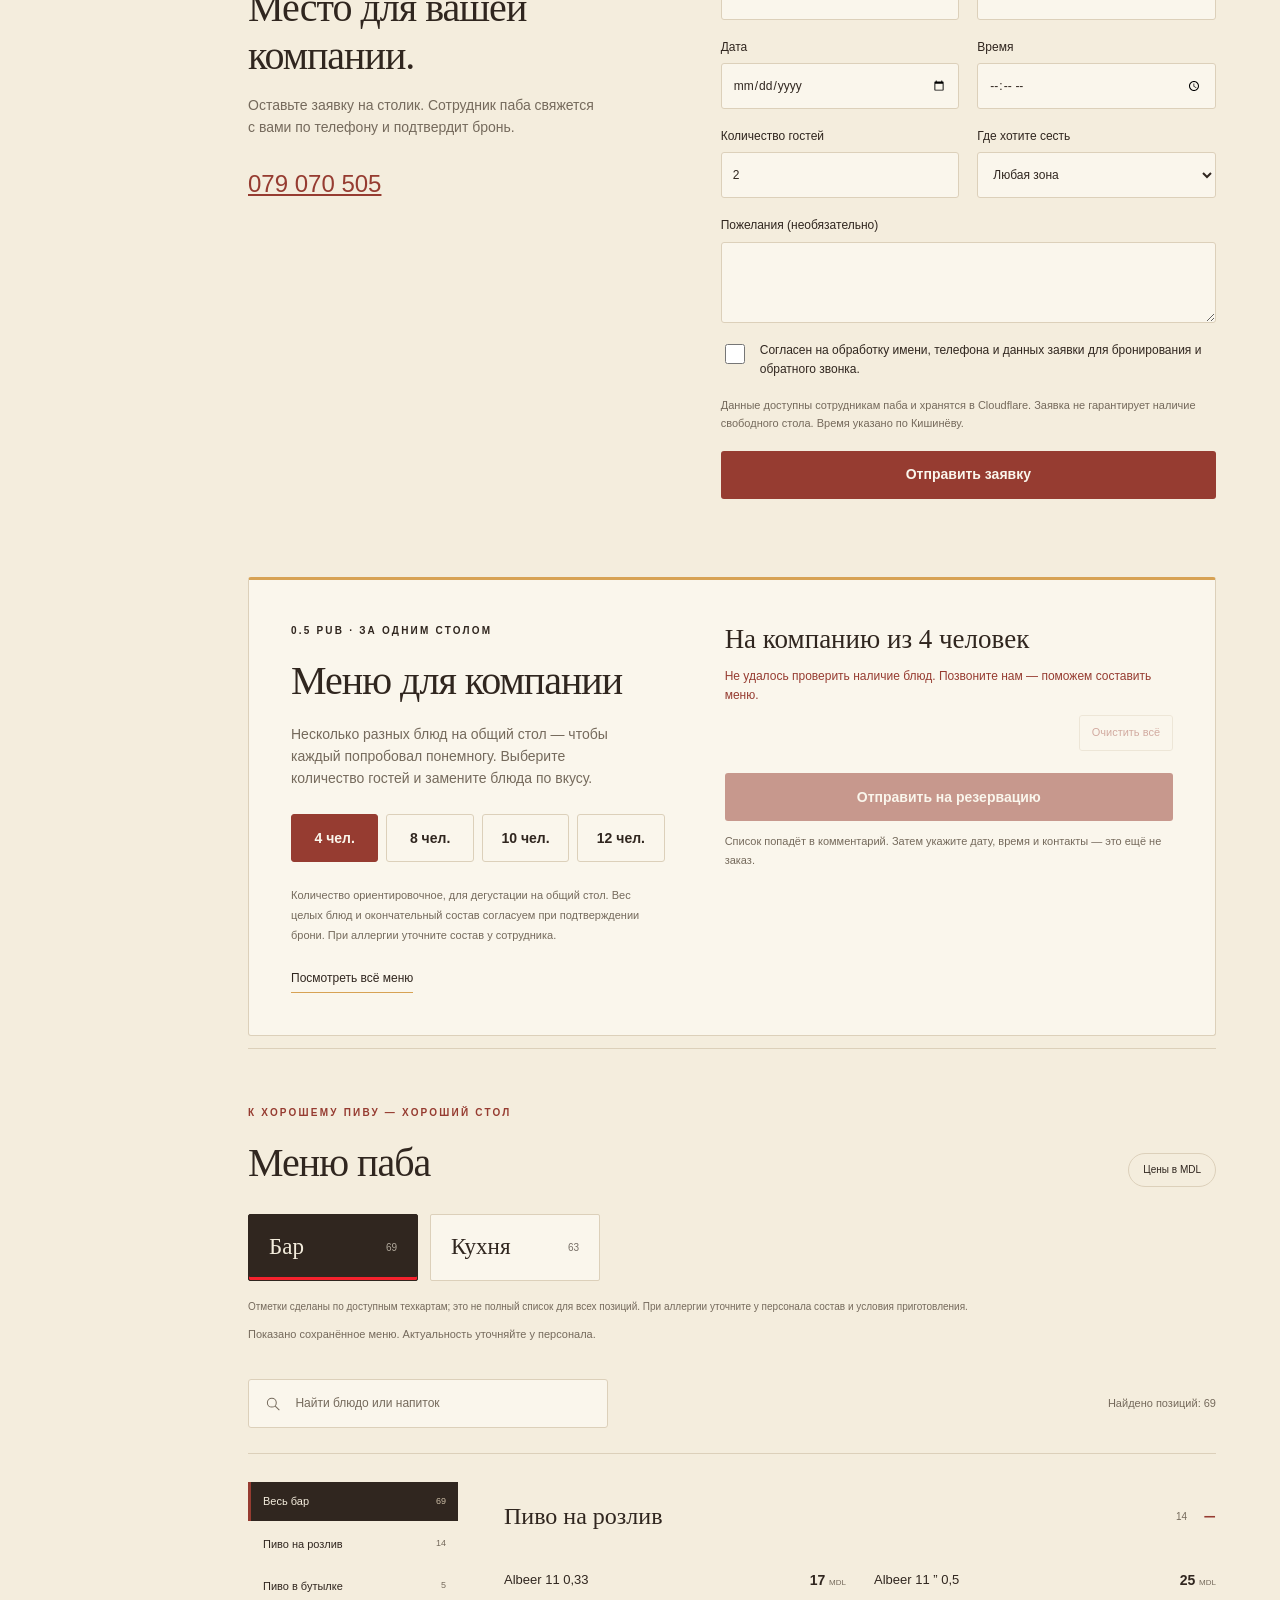
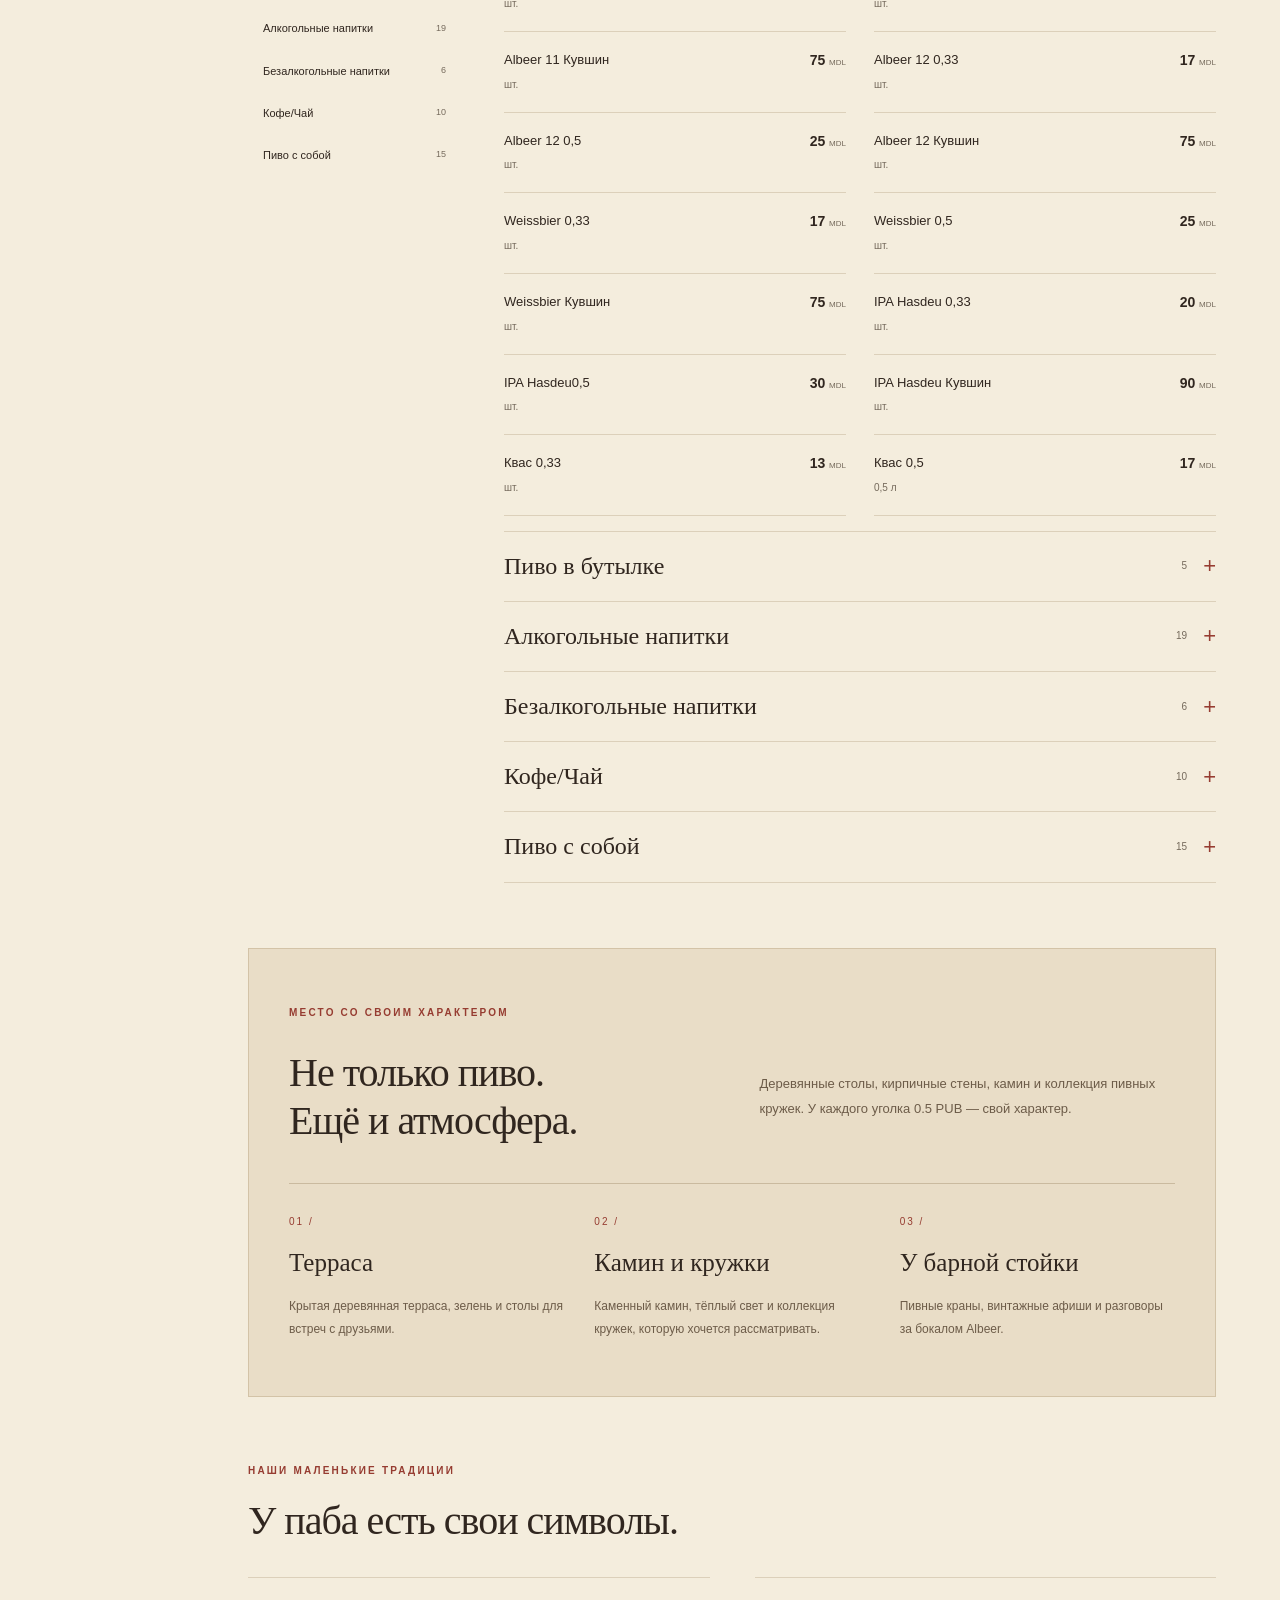
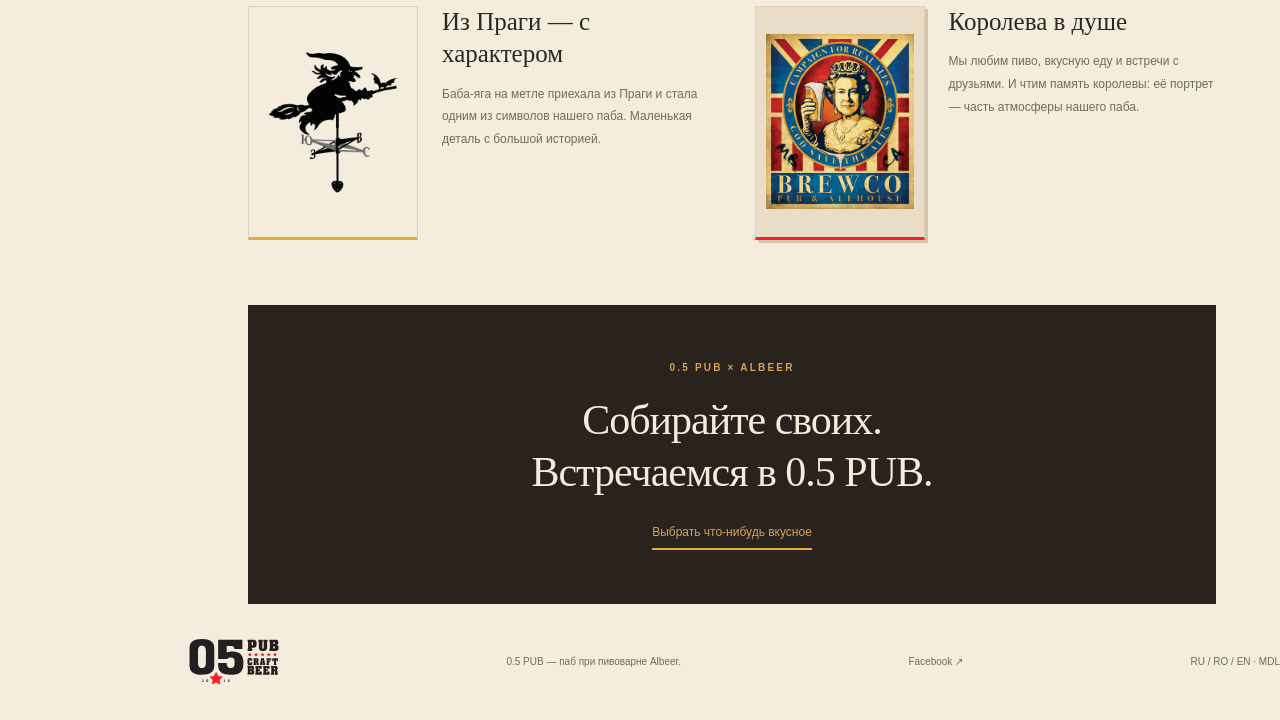
==== commit 2f6600c3: "Add alternating pub and Albeer logo pattern and restore menu navigation link" ====
--- a/site/index.html
+++ b/site/index.html
@@ -3,11 +3,11 @@
 <head>
 <meta charset="utf-8"><meta name="viewport" content="width=device-width,initial-scale=1">
 <meta name="theme-color" content="#29221d"><meta name="description" content="0.5 PUB в Кагуле — паб при пивоварне Albeer. Чешский стиль пивоварения, вкусная еда и добрая компания.">
-<title>0.5 PUB · Меню паба</title><link rel="stylesheet" href="styles.css?v=20261017-sidebar2"><script src="app.js?v=20261017-sidebar2" defer></script><script src="booking.js" defer></script>
+<title>0.5 PUB · Меню паба</title><link rel="stylesheet" href="styles.css?v=20261017-sidebar3"><script src="app.js?v=20261017-sidebar3" defer></script><script src="booking.js" defer></script>
 </head>
 <body>
 <a class="skip-link" href="#menu" data-copy="skip">Перейти к меню</a>
-<header class="topbar"><a class="brand" href="#" aria-label="0.5 PUB"><img src="assets/05pub-horizontal.svg" alt="0.5 PUB — Craft Beer" width="272" height="133"></a><div class="header-contacts"><a class="contact-link reservation-link" href="tel:+37379070505"><svg width="17" height="17" viewBox="0 0 24 24" fill="none" stroke="currentColor" stroke-width="1.6" aria-hidden="true"><path d="M5 3h4l2 5-3 2c1.4 3.1 3.9 5.6 7 7l2-3 5 2v4c0 1-1 2-2 2C10 21 3 14 3 5c0-1 1-2 2-2z"/></svg><span><small data-copy="reservationLabel">Резервация столика</small><strong>079 070 505</strong></span></a><a class="contact-link directions-link" href="https://www.google.com/maps/dir/?api=1&amp;destination=Strada+Mihai+Viteazul+37%2C+Cahul%2C+Moldova&amp;travelmode=driving&amp;dir_action=navigate" target="_blank" rel="noopener noreferrer"><svg width="17" height="17" viewBox="0 0 24 24" fill="none" stroke="currentColor" stroke-width="1.6" aria-hidden="true"><path d="M20 10c0 6-8 11-8 11S4 16 4 10a8 8 0 1 1 16 0z"/><circle cx="12" cy="10" r="2.5"/></svg><span><strong>Cahul, Str. Mihai Viteazul 37</strong><small data-copy="directionsLabel">Маршрут на автомобиле</small></span></a></div><button type="button" class="nav-toggle" aria-label="Навигация" aria-controls="page-navigation" aria-expanded="false"><span aria-hidden="true">☰</span><span data-copy="navToggle">Навигация</span></button><nav id="page-navigation" class="main-nav" aria-label="Навигация"><a href="#beer" data-copy="navBeer">Пиво Albeer</a><a href="#booking" data-booking="nav">Забронировать столик</a><a href="#company" data-copy="navCompany">Составить меню</a><a href="#about" data-copy="navAbout">Наш паб</a></nav><nav class="languages" aria-label="Язык"><button type="button" data-lang="ru" aria-pressed="true">RU</button><button type="button" data-lang="ro" aria-pressed="false">RO</button><button type="button" data-lang="en" aria-pressed="false">EN</button></nav></header>
+<header class="topbar"><a class="brand" href="#" aria-label="0.5 PUB"><img src="assets/05pub-horizontal.svg" alt="0.5 PUB — Craft Beer" width="272" height="133"></a><div class="header-contacts"><a class="contact-link reservation-link" href="tel:+37379070505"><svg width="17" height="17" viewBox="0 0 24 24" fill="none" stroke="currentColor" stroke-width="1.6" aria-hidden="true"><path d="M5 3h4l2 5-3 2c1.4 3.1 3.9 5.6 7 7l2-3 5 2v4c0 1-1 2-2 2C10 21 3 14 3 5c0-1 1-2 2-2z"/></svg><span><small data-copy="reservationLabel">Резервация столика</small><strong>079 070 505</strong></span></a><a class="contact-link directions-link" href="https://www.google.com/maps/dir/?api=1&amp;destination=Strada+Mihai+Viteazul+37%2C+Cahul%2C+Moldova&amp;travelmode=driving&amp;dir_action=navigate" target="_blank" rel="noopener noreferrer"><svg width="17" height="17" viewBox="0 0 24 24" fill="none" stroke="currentColor" stroke-width="1.6" aria-hidden="true"><path d="M20 10c0 6-8 11-8 11S4 16 4 10a8 8 0 1 1 16 0z"/><circle cx="12" cy="10" r="2.5"/></svg><span><strong>Cahul, Str. Mihai Viteazul 37</strong><small data-copy="directionsLabel">Маршрут на автомобиле</small></span></a></div><button type="button" class="nav-toggle" aria-label="Навигация" aria-controls="page-navigation" aria-expanded="false"><span aria-hidden="true">☰</span><span data-copy="navToggle">Навигация</span></button><nav id="page-navigation" class="main-nav" aria-label="Навигация"><div class="nav-pattern" aria-hidden="true"><img src="assets/05pub-stacked.svg" alt="" loading="lazy"><img src="assets/albeer.svg" alt="" loading="lazy"><img src="assets/albeer.svg" alt="" loading="lazy"><img src="assets/05pub-stacked.svg" alt="" loading="lazy"><img src="assets/05pub-stacked.svg" alt="" loading="lazy"><img src="assets/albeer.svg" alt="" loading="lazy"><img src="assets/albeer.svg" alt="" loading="lazy"><img src="assets/05pub-stacked.svg" alt="" loading="lazy"><img src="assets/05pub-stacked.svg" alt="" loading="lazy"><img src="assets/albeer.svg" alt="" loading="lazy"><img src="assets/albeer.svg" alt="" loading="lazy"><img src="assets/05pub-stacked.svg" alt="" loading="lazy"><img src="assets/05pub-stacked.svg" alt="" loading="lazy"><img src="assets/albeer.svg" alt="" loading="lazy"><img src="assets/albeer.svg" alt="" loading="lazy"><img src="assets/05pub-stacked.svg" alt="" loading="lazy"><img src="assets/05pub-stacked.svg" alt="" loading="lazy"><img src="assets/albeer.svg" alt="" loading="lazy"><img src="assets/albeer.svg" alt="" loading="lazy"><img src="assets/05pub-stacked.svg" alt="" loading="lazy"><img src="assets/05pub-stacked.svg" alt="" loading="lazy"><img src="assets/albeer.svg" alt="" loading="lazy"><img src="assets/albeer.svg" alt="" loading="lazy"><img src="assets/05pub-stacked.svg" alt="" loading="lazy"></div><a href="#beer" data-copy="navBeer">Пиво Albeer</a><a href="#booking" data-booking="nav">Забронировать столик</a><a href="#company" data-copy="navCompany">Составить меню</a><a href="#menu" data-copy="navMenu">Меню</a><a href="#about" data-copy="navAbout">Наш паб</a></nav><nav class="languages" aria-label="Язык"><button type="button" data-lang="ru" aria-pressed="true">RU</button><button type="button" data-lang="ro" aria-pressed="false">RO</button><button type="button" data-lang="en" aria-pressed="false">EN</button></nav></header>
 <main>
 <section class="hero" aria-labelledby="hero-title"><div class="hero-copy"><p class="eyebrow" id="eyebrow">КАХУЛ · ПАБ ПРИ ПИВОВАРНЕ ALBEER</p><h1 id="hero-title">Пиво. Еда.<br><em>Друзья.</em><br>И в душе — Королева.</h1><p id="hero-description">Пиво в чешском стиле от Albeer. Вкусная еда, тёплый свет и место за столом для своих.</p><a class="hero-link" href="#menu" id="explore">Посмотреть меню <span class="link-arrow" aria-hidden="true"></span></a><p class="hero-footnote" data-copy="heroNote">Чешская традиция. Кагульское гостеприимство.</p></div><div class="pub-poster"><div class="poster-pattern" aria-hidden="true">PIVO · PRAHA<br>BREW · ALBEER<br>0.5 · PUB · BEER<br>PIVO · PRAHA<br>BREW · ALBEER<br>0.5 · PUB · BEER</div><div class="poster-frame"><div class="poster-meta"><span>CAHUL, MOLDOVA</span><span>CRAFT BEER</span></div><img class="poster-logo" src="assets/05pub-stacked.svg" alt="0.5 PUB" width="139" height="172"><div class="poster-stars" aria-hidden="true">★ ★ ★</div><p class="poster-invitation" data-copy="posterInvitation">Хорошая компания<br>всегда к месту.</p><div class="poster-brewery"><span data-copy="brewedBy">ПИВО ОТ ПИВОВАРНИ</span><img src="assets/albeer.svg" alt="Albeer" width="272" height="127"></div><span class="poster-bottom">PIVO · JÍDLO · PŘÁTELÉ</span></div></div></section>
 <div class="values-strip"><span data-copy="valueBeer">Пиво Albeer</span><i aria-hidden="true">✦</i><span data-copy="valueFood">Вкусная еда</span><i aria-hidden="true">✦</i><span data-copy="valueFriends">Добрая компания</span><i aria-hidden="true">✦</i><span data-copy="valueQueen">Королева в душе</span></div>
--- a/site/styles.css
+++ b/site/styles.css
@@ -51,3 +51,6 @@
 body{padding-left:184px}.topbar{grid-template-columns:120px minmax(0,1fr) auto}.main-nav{position:fixed;inset:0 auto 0 0;width:184px;height:100dvh;margin:0;padding:38px 18px 28px;display:flex;flex-direction:column;align-items:stretch;justify-content:flex-start;gap:8px;background:var(--paper);border-right:1px solid var(--line);z-index:8;overflow-y:auto;counter-reset:page-link}.main-nav:before{content:'0.5 PUB';font:26px Georgia,serif;letter-spacing:1px;padding:0 12px 30px;color:var(--red)}.main-nav a{display:block;padding:18px 12px;border-top:1px solid var(--line);font-size:13px;line-height:1.6}.main-nav a:before{counter-increment:page-link;content:'0' counter(page-link);display:block;font-size:9px;letter-spacing:1px;color:var(--muted);margin-bottom:5px}.main-nav a:after{bottom:0;left:12px;right:12px}.main-nav a:last-child{margin-top:auto}.main-nav a:focus-visible{outline:2px solid var(--gold);outline-offset:2px}.nav-toggle{display:none}.skip-link{z-index:15}.languages{grid-column:3;grid-row:1}.header-contacts{grid-column:2;grid-row:1}
 @media(min-width:701px) and (max-width:1100px){body{padding-left:160px}.main-nav{width:160px;padding:30px 12px 22px}.main-nav a{font-size:12px}.topbar,main{padding-left:30px;padding-right:30px}.topbar{gap:16px}.header-contacts{gap:8px}}
 @media(max-width:700px){body{padding-left:0}.topbar{grid-template-columns:1fr auto}.topbar>.brand{padding-left:50px}.languages{grid-column:2;grid-row:1}.header-contacts{grid-column:1/-1;grid-row:2}.main-nav{inset:0 auto 0 0;width:min(280px,85vw);height:100dvh;padding:78px 22px 24px;transform:translateX(-100%);visibility:hidden;box-shadow:12px 0 35px #30261f20;gap:8px;grid-column:auto;grid-row:auto}.main-nav:before{font-size:24px;padding-bottom:15px}.main-nav a{font-size:14px;padding:16px 12px}.nav-open .main-nav{transform:translateX(0);visibility:visible}.nav-toggle{display:flex;align-items:center;gap:8px;position:fixed;left:12px;top:14px;z-index:9;min-height:42px;padding:8px 11px;border:1px solid var(--line);border-radius:3px;background:var(--paper);color:var(--ink);box-shadow:0 2px 8px #30261f15}.nav-toggle span:first-child{font-size:19px}.nav-toggle span[data-copy]{display:none}.nav-open .nav-toggle span[data-copy]{display:inline;font-size:12px}}
+
+/* Reuse the two brand marks as a quiet, continuous sidebar pattern. */
+.main-nav{isolation:isolate;padding-top:34px}.main-nav:before{display:none}.nav-pattern{position:absolute;inset:0;z-index:-1;display:grid;grid-template-columns:1fr 1fr;grid-auto-rows:120px;align-content:start;align-items:center;justify-items:center;gap:12px 7px;padding:16px 5px;overflow:hidden;opacity:.09;pointer-events:none}.nav-pattern img{width:68px;height:90px;object-fit:contain;transform:rotate(-14deg)}.nav-pattern img:nth-child(2n){transform:rotate(12deg) translateY(42px)}.main-nav a{background:#faf6eceb;border-radius:2px}.main-nav a:hover,.main-nav a:focus-visible{background:var(--paper)}@media(max-width:700px){.main-nav{padding-top:78px}.nav-pattern{grid-auto-rows:145px;gap:16px 10px}.nav-pattern img{width:95px;height:110px}}
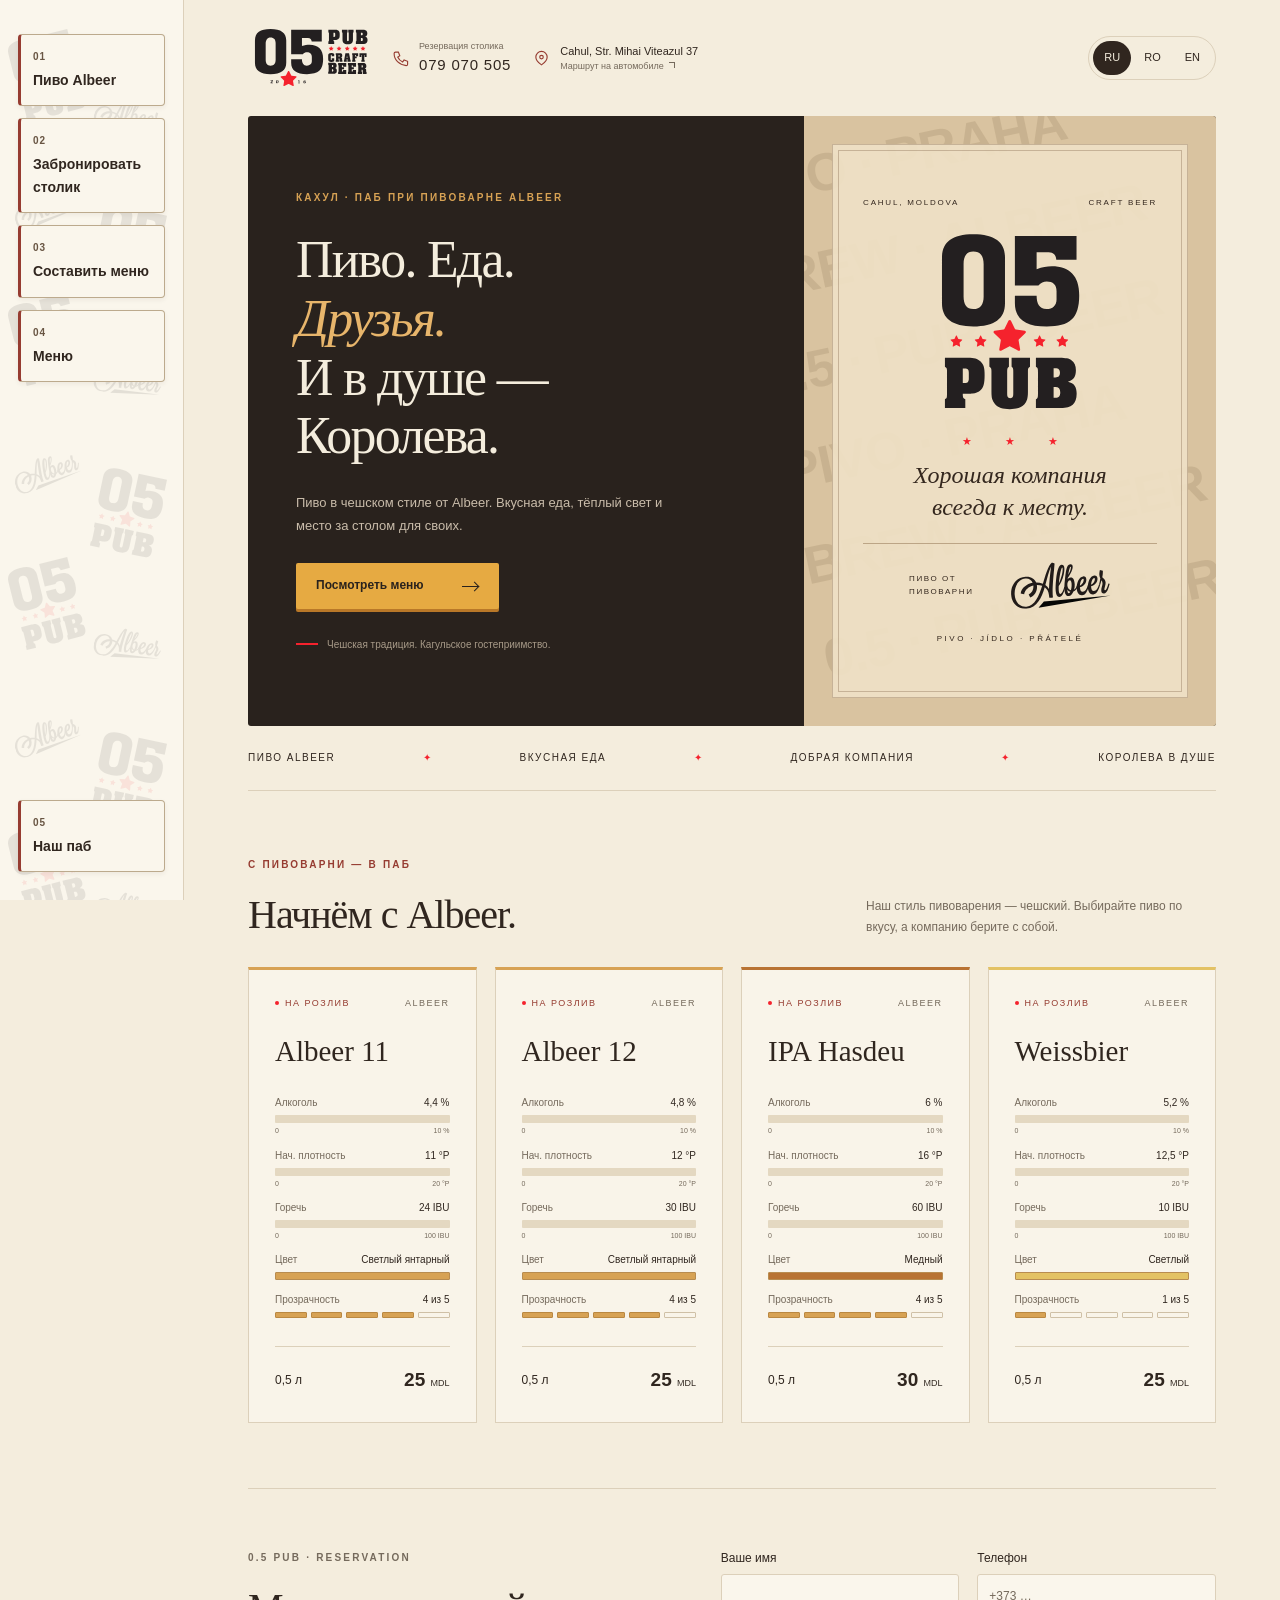
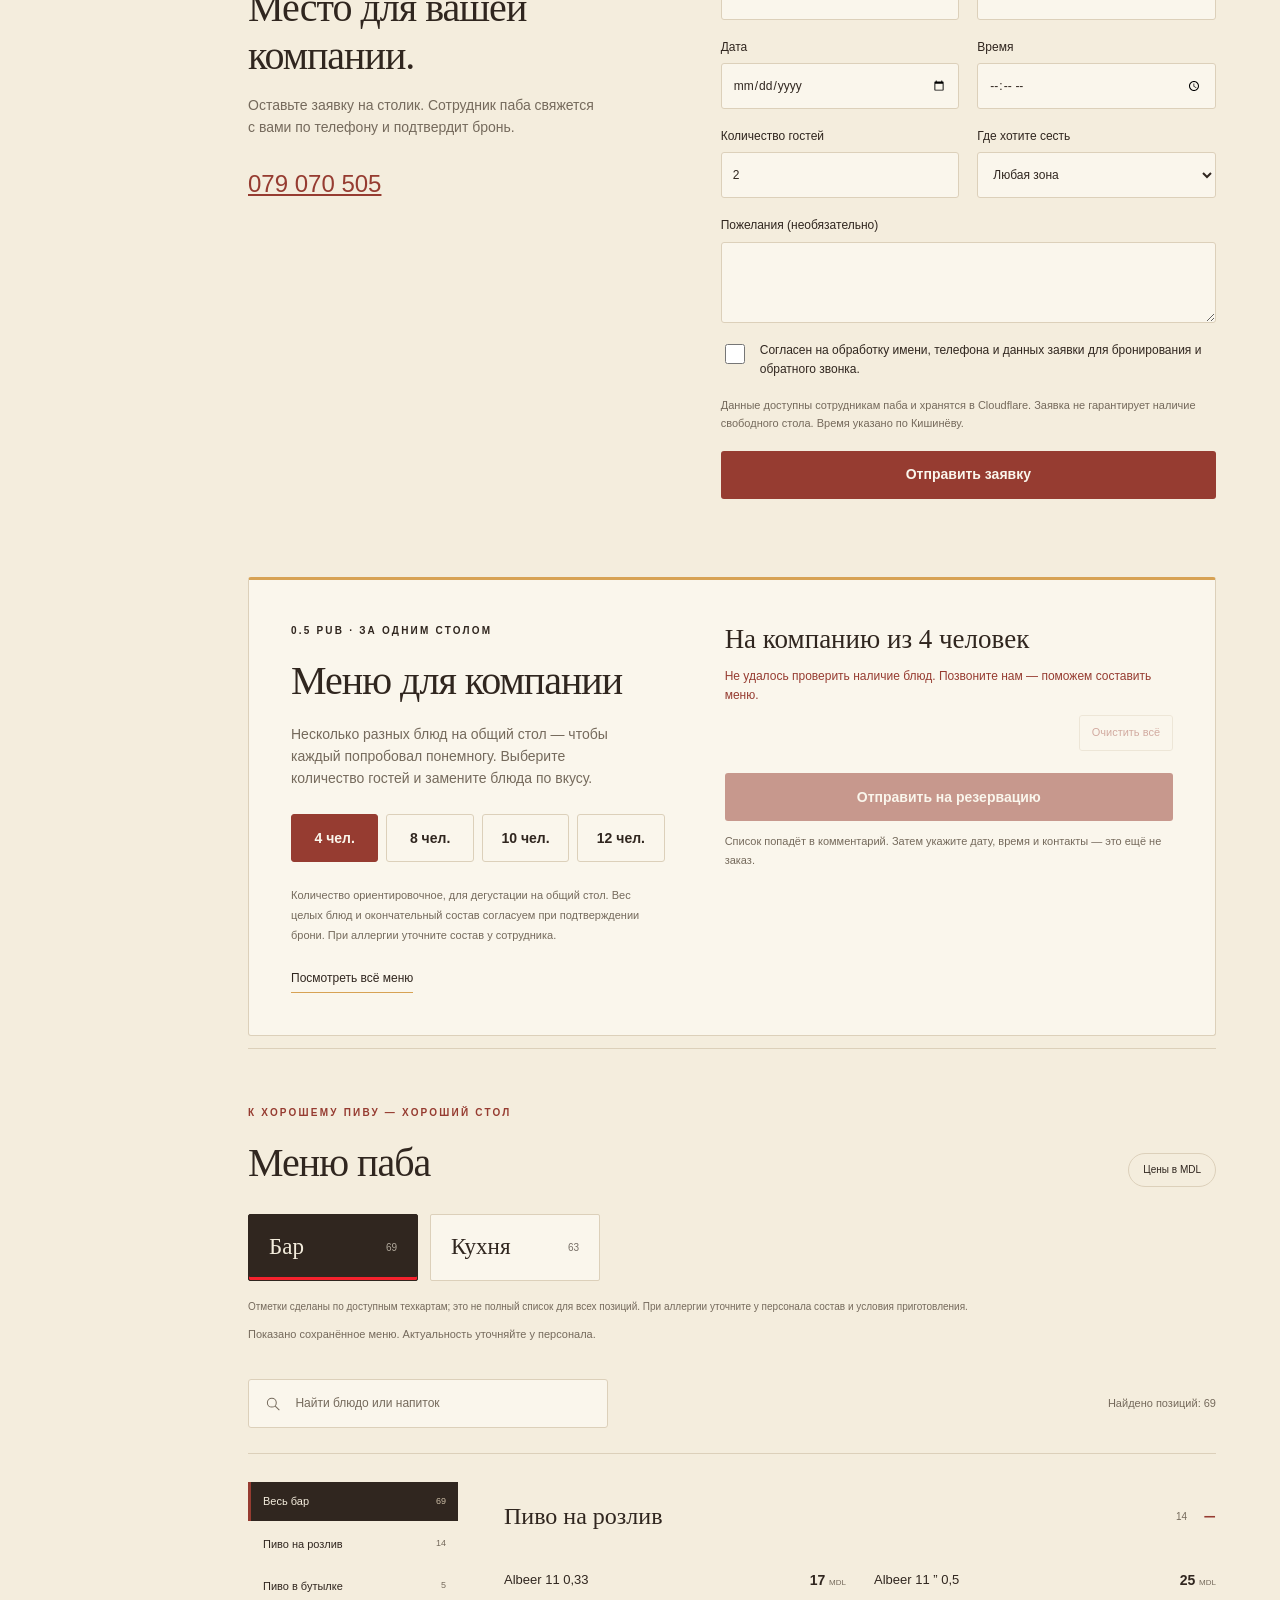
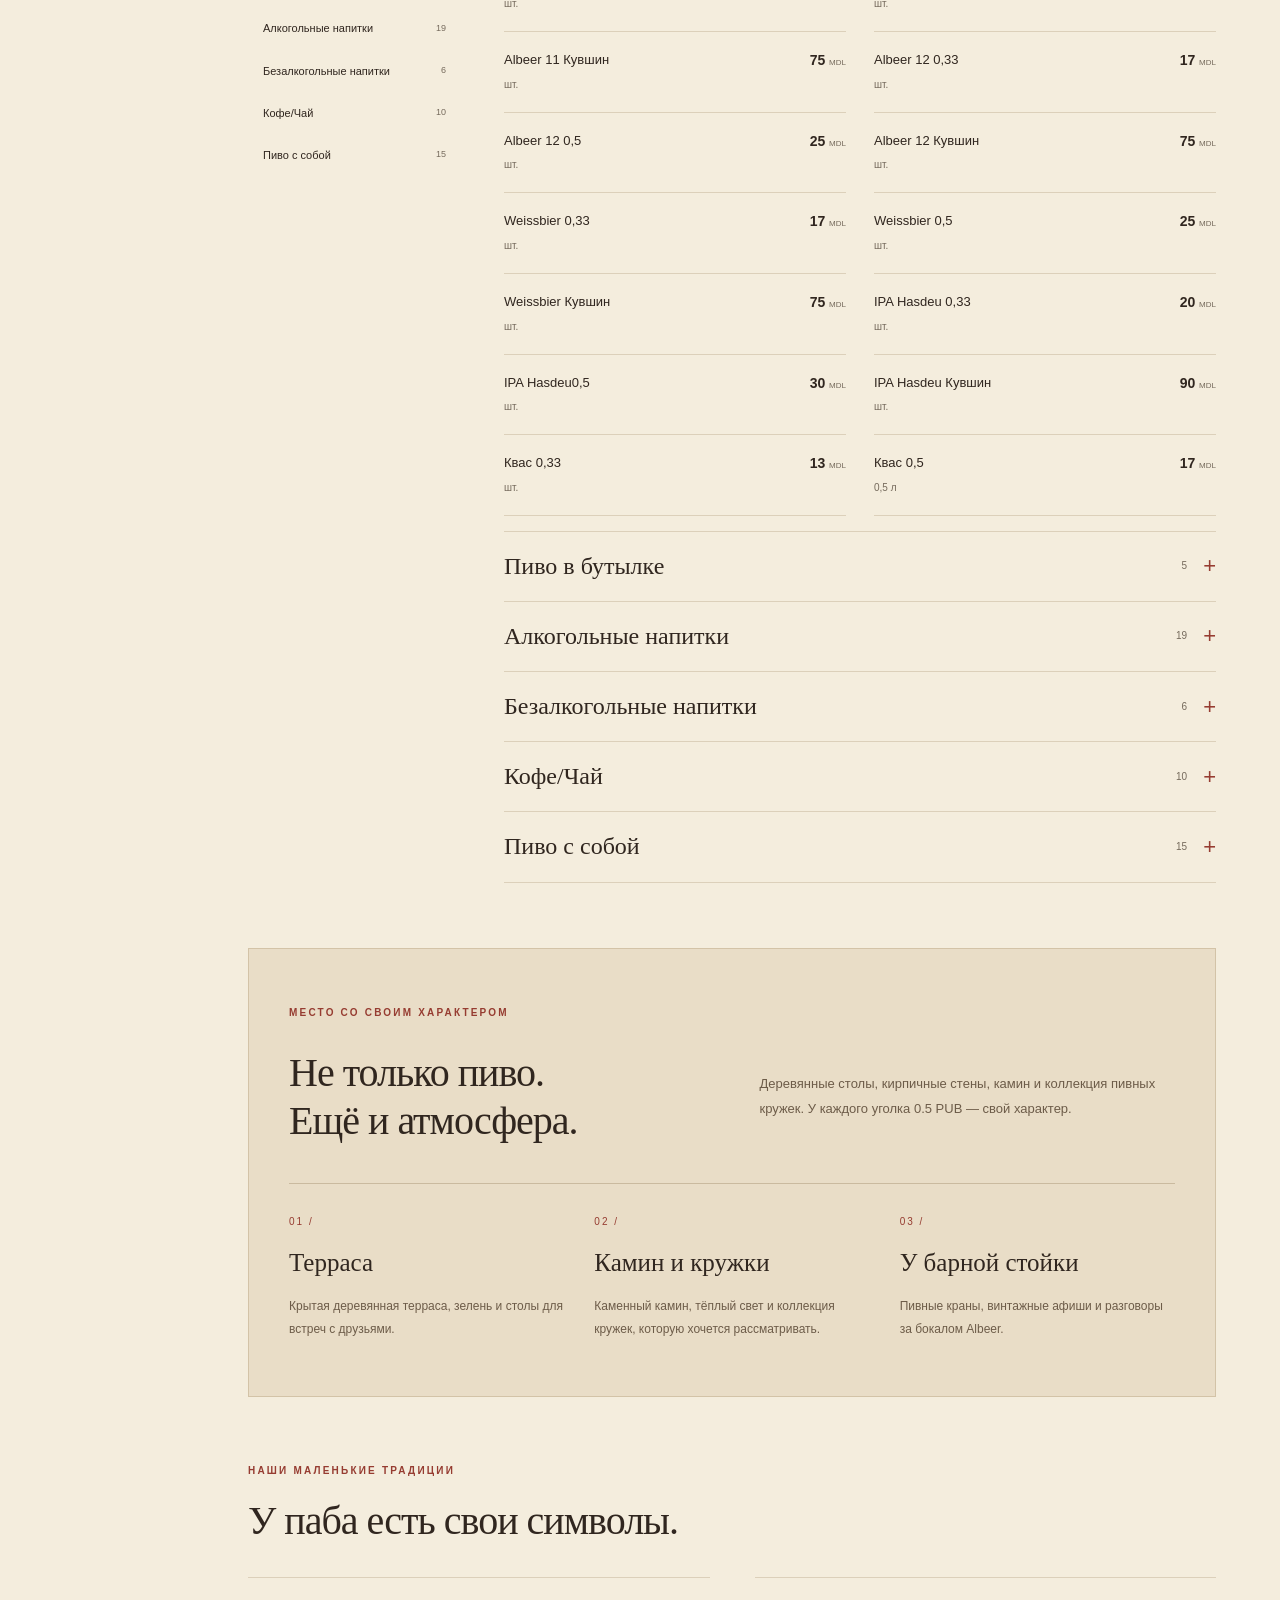
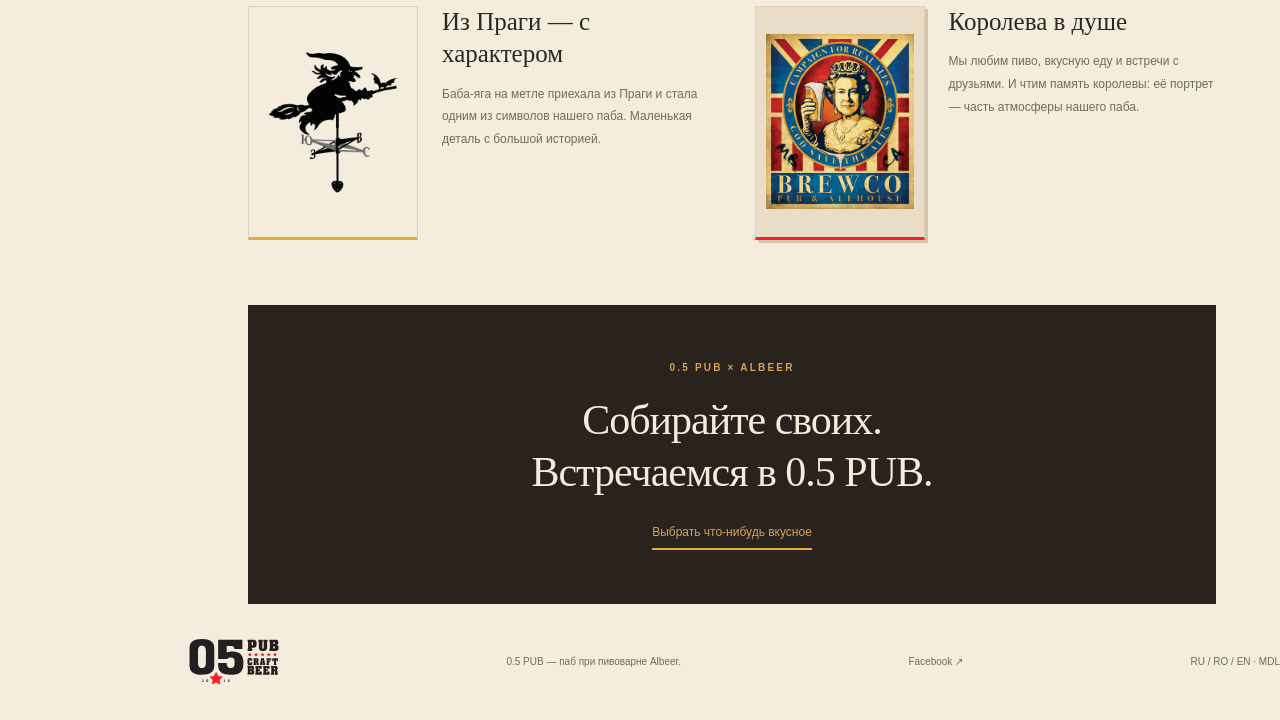
==== commit 46628968: "Make sidebar links distinct opaque buttons with stronger text and borders" ====
--- a/site/index.html
+++ b/site/index.html
@@ -3,7 +3,7 @@
 <head>
 <meta charset="utf-8"><meta name="viewport" content="width=device-width,initial-scale=1">
 <meta name="theme-color" content="#29221d"><meta name="description" content="0.5 PUB в Кагуле — паб при пивоварне Albeer. Чешский стиль пивоварения, вкусная еда и добрая компания.">
-<title>0.5 PUB · Меню паба</title><link rel="stylesheet" href="styles.css?v=20261017-sidebar3"><script src="app.js?v=20261017-sidebar3" defer></script><script src="booking.js" defer></script>
+<title>0.5 PUB · Меню паба</title><link rel="stylesheet" href="styles.css?v=20261017-sidebar4"><script src="app.js?v=20261017-sidebar4" defer></script><script src="booking.js" defer></script>
 </head>
 <body>
 <a class="skip-link" href="#menu" data-copy="skip">Перейти к меню</a>
--- a/site/styles.css
+++ b/site/styles.css
@@ -54,3 +54,5 @@
 
 /* Reuse the two brand marks as a quiet, continuous sidebar pattern. */
 .main-nav{isolation:isolate;padding-top:34px}.main-nav:before{display:none}.nav-pattern{position:absolute;inset:0;z-index:-1;display:grid;grid-template-columns:1fr 1fr;grid-auto-rows:120px;align-content:start;align-items:center;justify-items:center;gap:12px 7px;padding:16px 5px;overflow:hidden;opacity:.09;pointer-events:none}.nav-pattern img{width:68px;height:90px;object-fit:contain;transform:rotate(-14deg)}.nav-pattern img:nth-child(2n){transform:rotate(12deg) translateY(42px)}.main-nav a{background:#faf6eceb;border-radius:2px}.main-nav a:hover,.main-nav a:focus-visible{background:var(--paper)}@media(max-width:700px){.main-nav{padding-top:78px}.nav-pattern{grid-auto-rows:145px;gap:16px 10px}.nav-pattern img{width:95px;height:110px}}
+
+.main-nav a{background:var(--paper);border:1px solid #bcaa8d;border-left:3px solid var(--red);border-radius:4px;padding:14px 12px;font-size:14px;font-weight:600;box-shadow:0 2px 5px #30261f10}.main-nav a:before{font-size:10px;color:#685543;margin-bottom:4px}.main-nav a:hover,.main-nav a:focus-visible{background:var(--ink);border-color:var(--ink);border-left-color:var(--gold);color:var(--paper)}.main-nav a:hover:before,.main-nav a:focus-visible:before{color:var(--gold)}.main-nav a:after{display:none}.main-nav{gap:12px}@media(min-width:701px) and (max-width:1100px){.main-nav a{font-size:13px}}@media(max-width:700px){.main-nav a{font-size:15px;padding:14px 12px}}
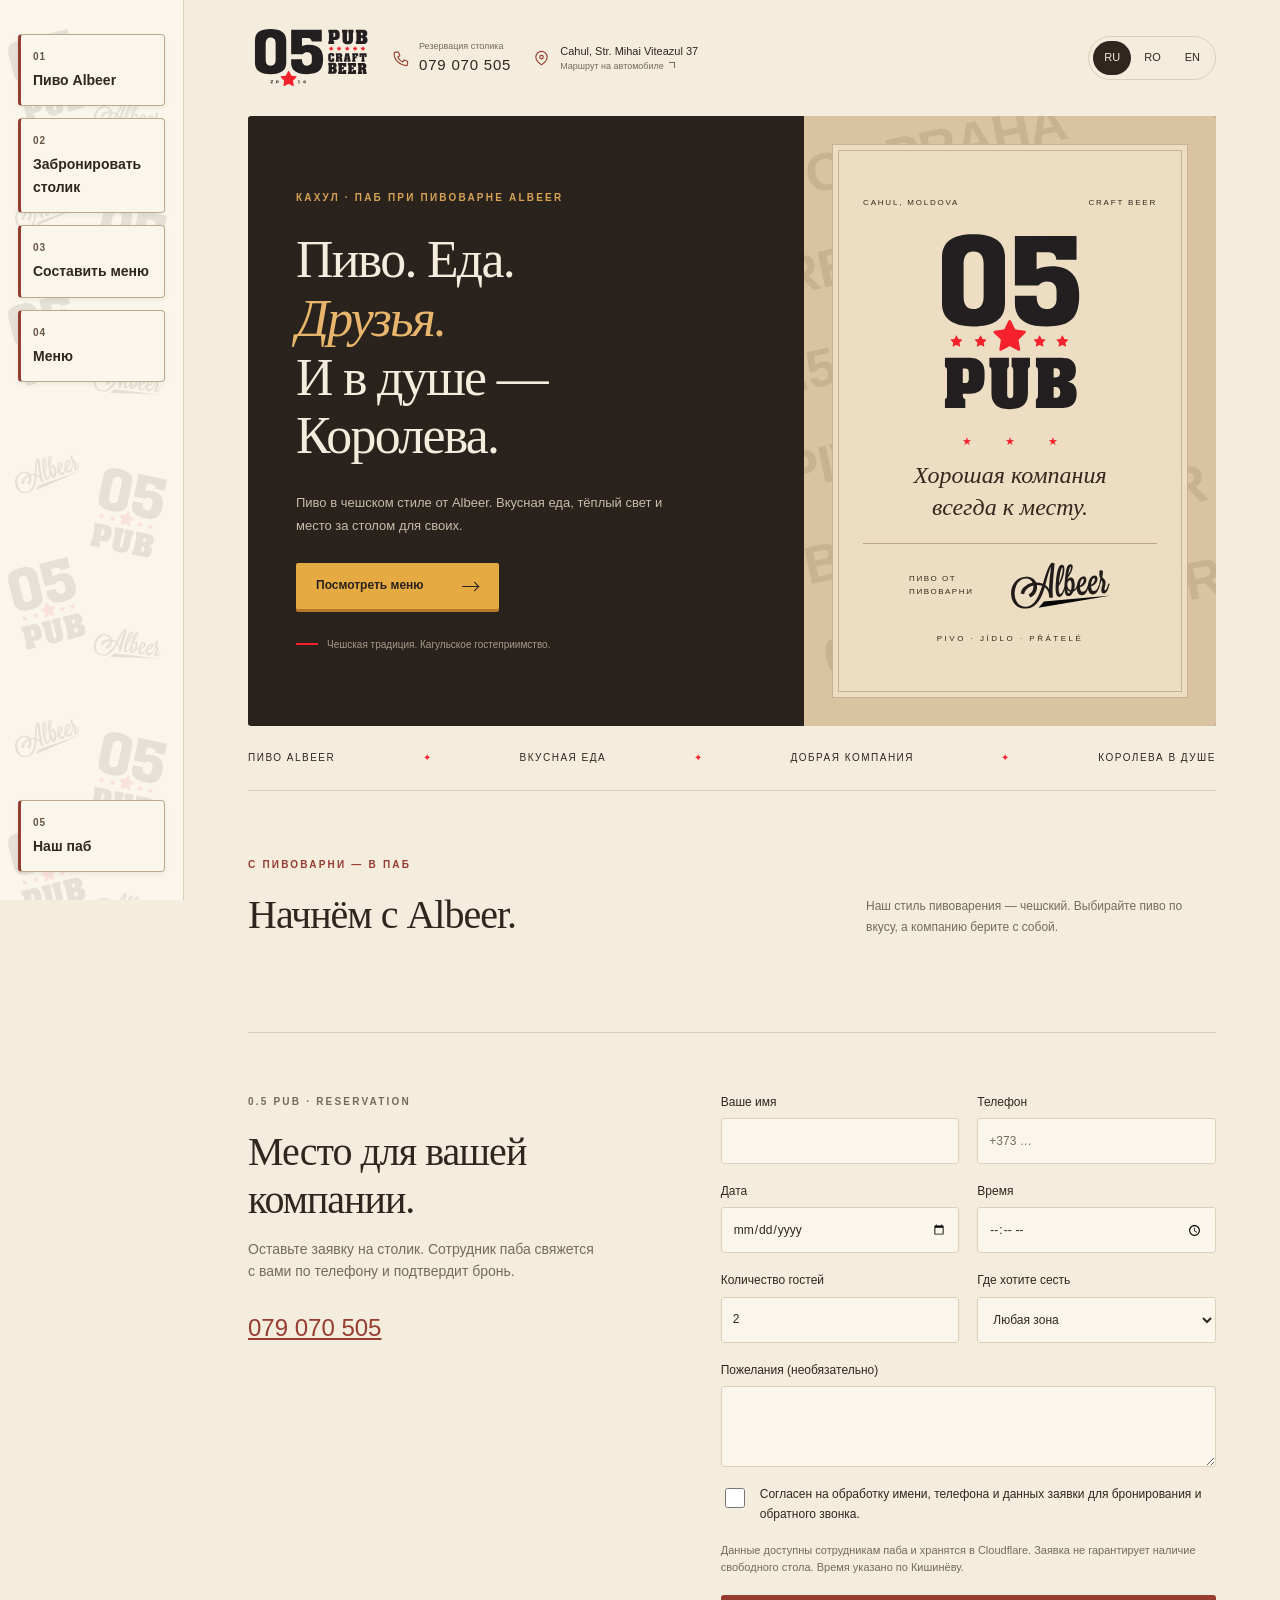
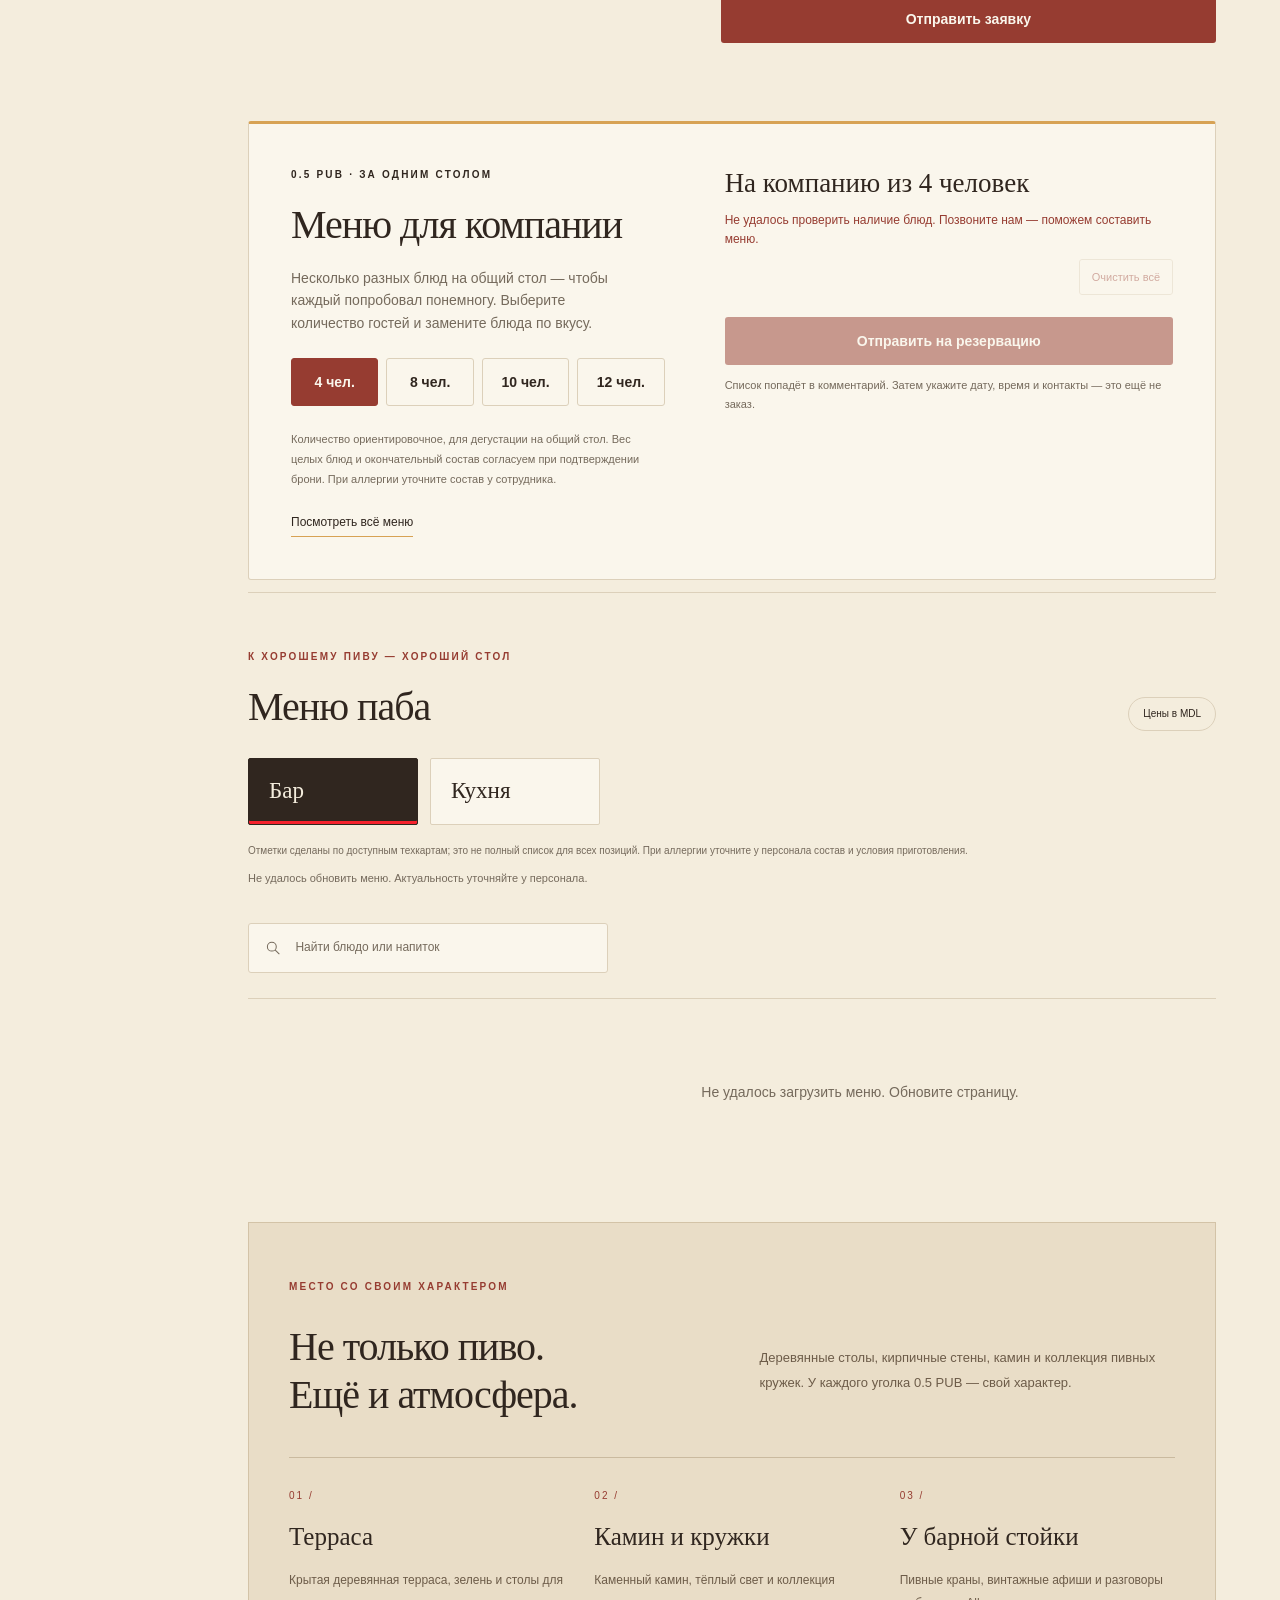
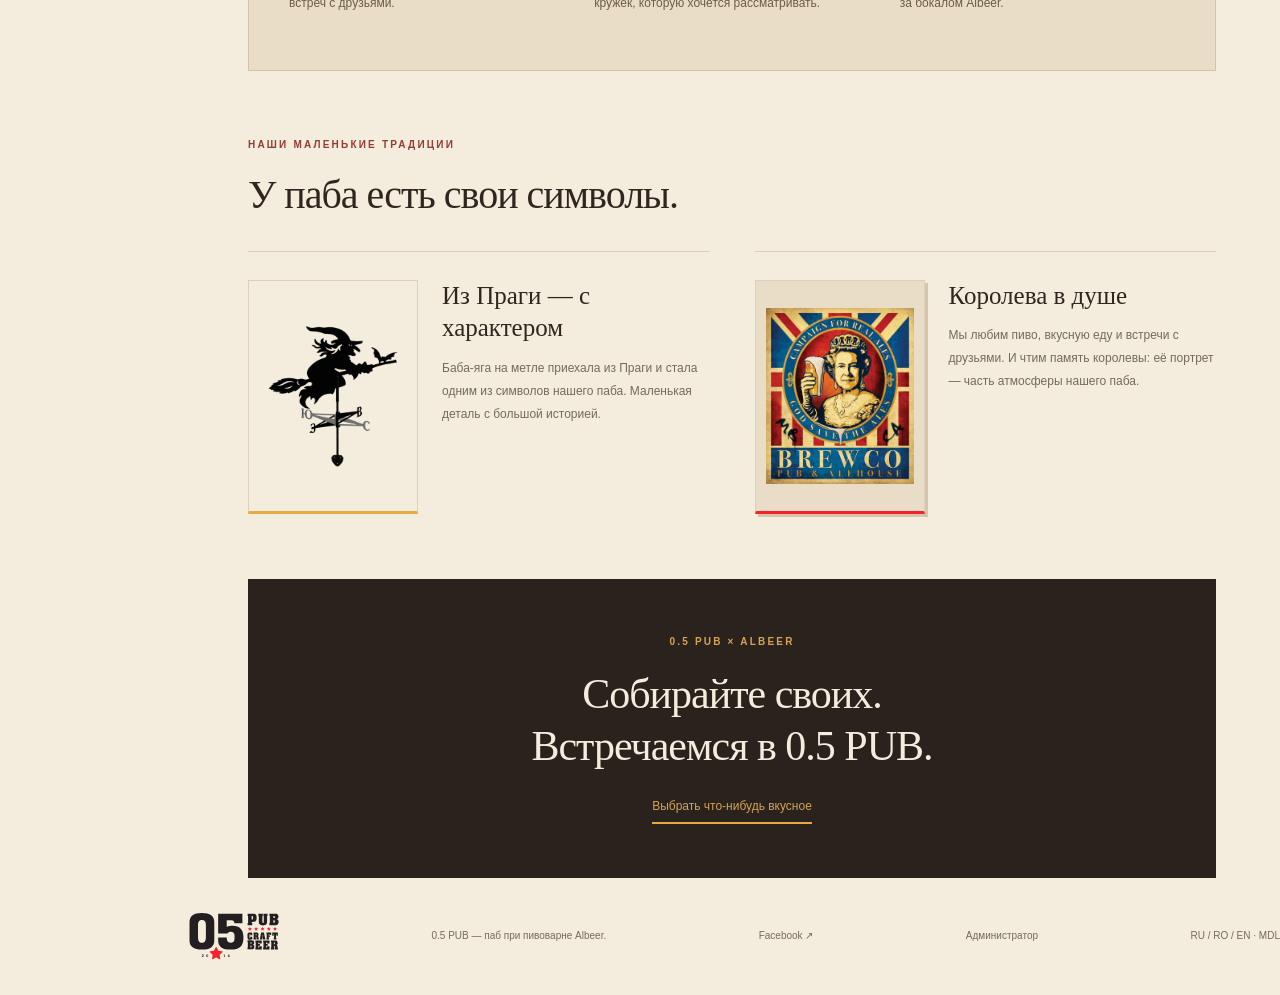
==== commit e955e866: "Add protected website menu administration and persistent exclusions" ====
--- a/site/index.html
+++ b/site/index.html
@@ -3,7 +3,7 @@
 <head>
 <meta charset="utf-8"><meta name="viewport" content="width=device-width,initial-scale=1">
 <meta name="theme-color" content="#29221d"><meta name="description" content="0.5 PUB в Кагуле — паб при пивоварне Albeer. Чешский стиль пивоварения, вкусная еда и добрая компания.">
-<title>0.5 PUB · Меню паба</title><link rel="stylesheet" href="styles.css?v=20261017-sidebar4"><script src="app.js?v=20261017-sidebar4" defer></script><script src="booking.js" defer></script>
+<title>0.5 PUB · Меню паба</title><link rel="stylesheet" href="styles.css?v=20261017-sidebar4"><script src="app.js?v=20261019-admin" defer></script><script src="booking.js" defer></script>
 </head>
 <body>
 <a class="skip-link" href="#menu" data-copy="skip">Перейти к меню</a>
@@ -20,5 +20,5 @@
 
 <section class="closing"><p class="eyebrow">0.5 PUB × ALBEER</p><h2 data-copy="closingTitle">Собирайте своих.<br>Встречаемся в 0.5 PUB.</h2><a href="#menu" class="closing-link" data-copy="closingLink">Выбрать что-нибудь вкусное</a></section>
 </main>
-<footer><a class="brand" href="#"><img src="assets/05pub-horizontal.svg" alt="0.5 PUB — Craft Beer" width="272" height="133"></a><p id="footer-note">0.5 PUB — паб при пивоварне Albeer.</p><a href="https://www.facebook.com/05pub/" target="_blank" rel="noopener noreferrer">Facebook ↗</a><span>RU / RO / EN · MDL</span></footer>
+<footer><a class="brand" href="#"><img src="assets/05pub-horizontal.svg" alt="0.5 PUB — Craft Beer" width="272" height="133"></a><p id="footer-note">0.5 PUB — паб при пивоварне Albeer.</p><a href="https://www.facebook.com/05pub/" target="_blank" rel="noopener noreferrer">Facebook ↗</a><a href="admin.html" data-copy="navAdmin">Администратор</a><span>RU / RO / EN · MDL</span></footer>
 <dialog id="company-picker" class="company-picker" aria-labelledby="company-picker-title"><button type="button" class="company-close">Закрыть</button><h2 id="company-picker-title"></h2><div class="company-picker-tabs" role="group"></div><div class="company-options"></div></dialog><dialog id="dish-dialog" class="dish-dialog" aria-labelledby="dish-title"><button type="button" class="dish-close" aria-label="Закрыть описание"><svg width="20" height="20" viewBox="0 0 24 24" fill="none" stroke="currentColor" stroke-width="1.5" aria-hidden="true"><path d="m6 6 12 12M18 6 6 18"/></svg></button><div class="dish-body"><figure class="dish-visual"><img id="dish-photo" alt=""><figcaption id="dish-caption"></figcaption></figure><div class="dish-copy"><p class="eyebrow" id="dish-category"></p><h2 id="dish-title"></h2><p id="dish-description"></p><section id="dish-allergens" class="dish-allergens"></section><div class="dish-price-row"><strong id="dish-price"></strong><span id="dish-unit"></span></div></div></div></dialog></body></html>
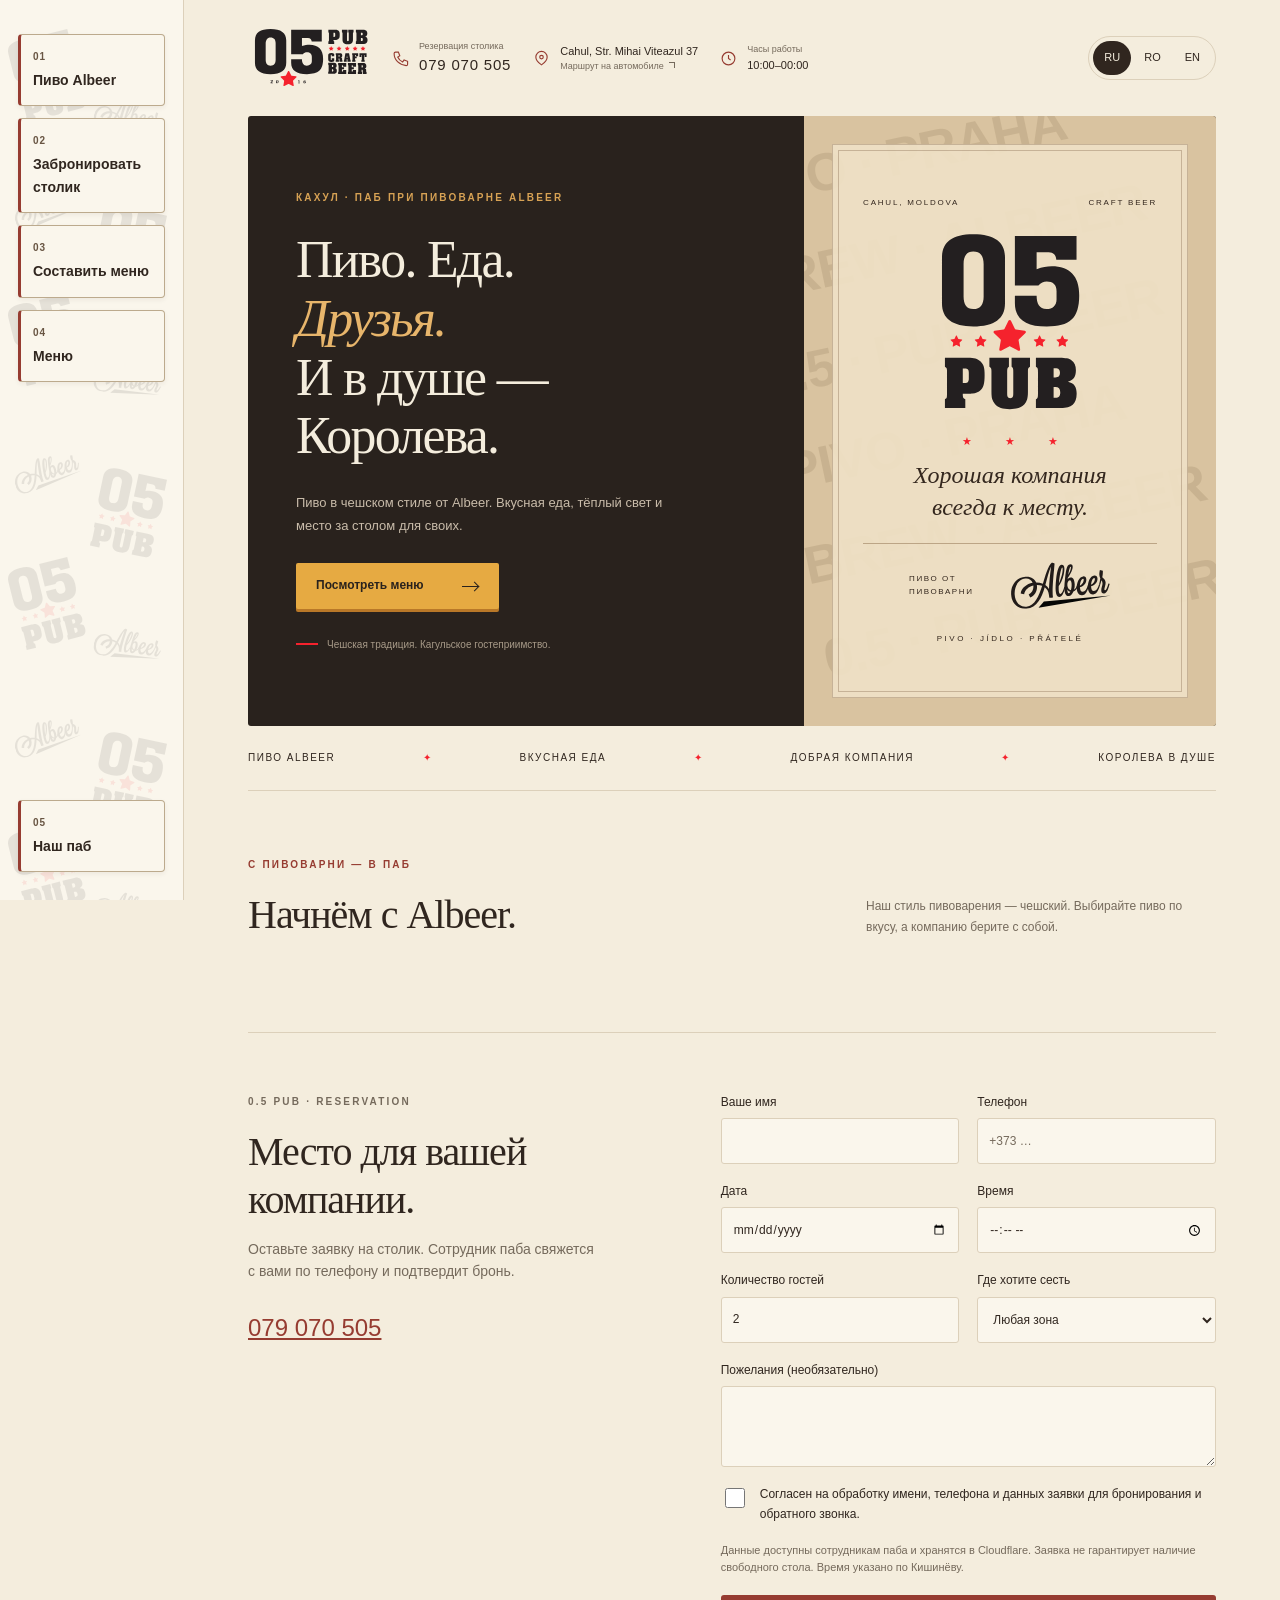
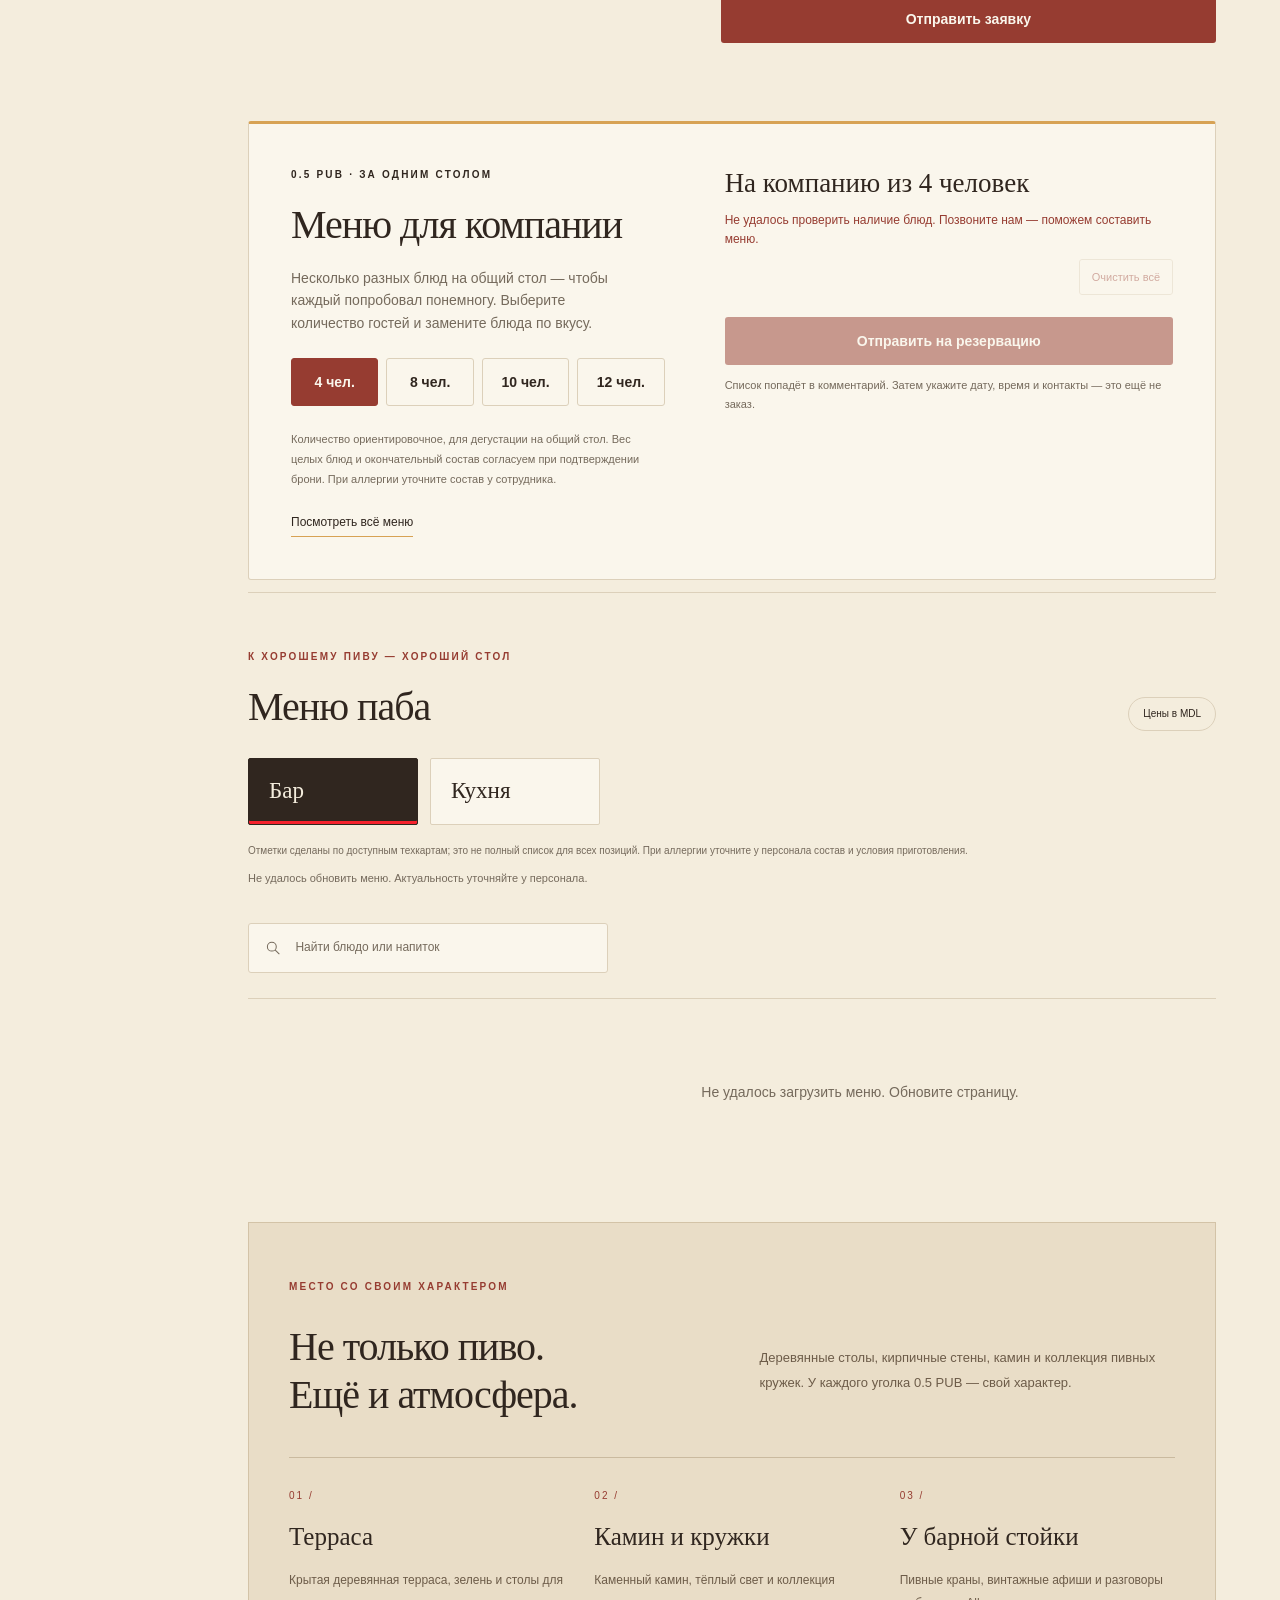
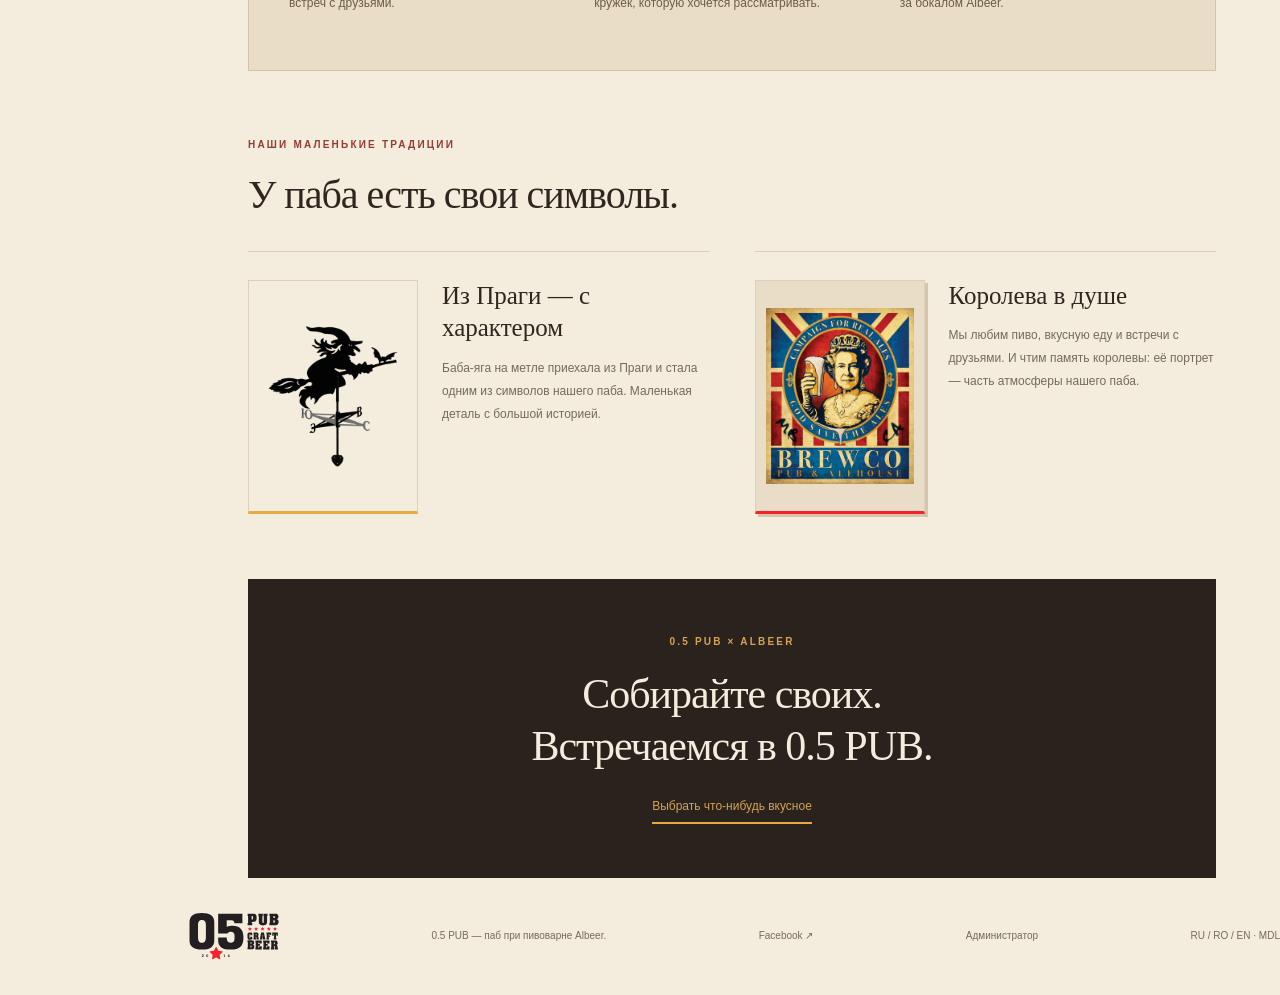
==== commit 575b4def: "Show opening hours 10:00 to midnight in website contacts" ====
--- a/site/index.html
+++ b/site/index.html
@@ -3,11 +3,11 @@
 <head>
 <meta charset="utf-8"><meta name="viewport" content="width=device-width,initial-scale=1">
 <meta name="theme-color" content="#29221d"><meta name="description" content="0.5 PUB в Кагуле — паб при пивоварне Albeer. Чешский стиль пивоварения, вкусная еда и добрая компания.">
-<title>0.5 PUB · Меню паба</title><link rel="stylesheet" href="styles.css?v=20261017-sidebar4"><script src="app.js?v=20261019-admin" defer></script><script src="booking.js" defer></script>
+<title>0.5 PUB · Меню паба</title><link rel="stylesheet" href="styles.css?v=20261017-sidebar4"><script type="module" src="app.js?v=20261019-hours"></script><script src="booking.js" defer></script>
 </head>
 <body>
 <a class="skip-link" href="#menu" data-copy="skip">Перейти к меню</a>
-<header class="topbar"><a class="brand" href="#" aria-label="0.5 PUB"><img src="assets/05pub-horizontal.svg" alt="0.5 PUB — Craft Beer" width="272" height="133"></a><div class="header-contacts"><a class="contact-link reservation-link" href="tel:+37379070505"><svg width="17" height="17" viewBox="0 0 24 24" fill="none" stroke="currentColor" stroke-width="1.6" aria-hidden="true"><path d="M5 3h4l2 5-3 2c1.4 3.1 3.9 5.6 7 7l2-3 5 2v4c0 1-1 2-2 2C10 21 3 14 3 5c0-1 1-2 2-2z"/></svg><span><small data-copy="reservationLabel">Резервация столика</small><strong>079 070 505</strong></span></a><a class="contact-link directions-link" href="https://www.google.com/maps/dir/?api=1&amp;destination=Strada+Mihai+Viteazul+37%2C+Cahul%2C+Moldova&amp;travelmode=driving&amp;dir_action=navigate" target="_blank" rel="noopener noreferrer"><svg width="17" height="17" viewBox="0 0 24 24" fill="none" stroke="currentColor" stroke-width="1.6" aria-hidden="true"><path d="M20 10c0 6-8 11-8 11S4 16 4 10a8 8 0 1 1 16 0z"/><circle cx="12" cy="10" r="2.5"/></svg><span><strong>Cahul, Str. Mihai Viteazul 37</strong><small data-copy="directionsLabel">Маршрут на автомобиле</small></span></a></div><button type="button" class="nav-toggle" aria-label="Навигация" aria-controls="page-navigation" aria-expanded="false"><span aria-hidden="true">☰</span><span data-copy="navToggle">Навигация</span></button><nav id="page-navigation" class="main-nav" aria-label="Навигация"><div class="nav-pattern" aria-hidden="true"><img src="assets/05pub-stacked.svg" alt="" loading="lazy"><img src="assets/albeer.svg" alt="" loading="lazy"><img src="assets/albeer.svg" alt="" loading="lazy"><img src="assets/05pub-stacked.svg" alt="" loading="lazy"><img src="assets/05pub-stacked.svg" alt="" loading="lazy"><img src="assets/albeer.svg" alt="" loading="lazy"><img src="assets/albeer.svg" alt="" loading="lazy"><img src="assets/05pub-stacked.svg" alt="" loading="lazy"><img src="assets/05pub-stacked.svg" alt="" loading="lazy"><img src="assets/albeer.svg" alt="" loading="lazy"><img src="assets/albeer.svg" alt="" loading="lazy"><img src="assets/05pub-stacked.svg" alt="" loading="lazy"><img src="assets/05pub-stacked.svg" alt="" loading="lazy"><img src="assets/albeer.svg" alt="" loading="lazy"><img src="assets/albeer.svg" alt="" loading="lazy"><img src="assets/05pub-stacked.svg" alt="" loading="lazy"><img src="assets/05pub-stacked.svg" alt="" loading="lazy"><img src="assets/albeer.svg" alt="" loading="lazy"><img src="assets/albeer.svg" alt="" loading="lazy"><img src="assets/05pub-stacked.svg" alt="" loading="lazy"><img src="assets/05pub-stacked.svg" alt="" loading="lazy"><img src="assets/albeer.svg" alt="" loading="lazy"><img src="assets/albeer.svg" alt="" loading="lazy"><img src="assets/05pub-stacked.svg" alt="" loading="lazy"></div><a href="#beer" data-copy="navBeer">Пиво Albeer</a><a href="#booking" data-booking="nav">Забронировать столик</a><a href="#company" data-copy="navCompany">Составить меню</a><a href="#menu" data-copy="navMenu">Меню</a><a href="#about" data-copy="navAbout">Наш паб</a></nav><nav class="languages" aria-label="Язык"><button type="button" data-lang="ru" aria-pressed="true">RU</button><button type="button" data-lang="ro" aria-pressed="false">RO</button><button type="button" data-lang="en" aria-pressed="false">EN</button></nav></header>
+<header class="topbar"><a class="brand" href="#" aria-label="0.5 PUB"><img src="assets/05pub-horizontal.svg" alt="0.5 PUB — Craft Beer" width="272" height="133"></a><div class="header-contacts"><a class="contact-link reservation-link" href="tel:+37379070505"><svg width="17" height="17" viewBox="0 0 24 24" fill="none" stroke="currentColor" stroke-width="1.6" aria-hidden="true"><path d="M5 3h4l2 5-3 2c1.4 3.1 3.9 5.6 7 7l2-3 5 2v4c0 1-1 2-2 2C10 21 3 14 3 5c0-1 1-2 2-2z"/></svg><span><small data-copy="reservationLabel">Резервация столика</small><strong>079 070 505</strong></span></a><a class="contact-link directions-link" href="https://www.google.com/maps/dir/?api=1&amp;destination=Strada+Mihai+Viteazul+37%2C+Cahul%2C+Moldova&amp;travelmode=driving&amp;dir_action=navigate" target="_blank" rel="noopener noreferrer"><svg width="17" height="17" viewBox="0 0 24 24" fill="none" stroke="currentColor" stroke-width="1.6" aria-hidden="true"><path d="M20 10c0 6-8 11-8 11S4 16 4 10a8 8 0 1 1 16 0z"/><circle cx="12" cy="10" r="2.5"/></svg><span><strong>Cahul, Str. Mihai Viteazul 37</strong><small data-copy="directionsLabel">Маршрут на автомобиле</small></span></a><div class="contact-link opening-hours"><svg width="17" height="17" viewBox="0 0 24 24" fill="none" stroke="currentColor" stroke-width="1.6" aria-hidden="true"><circle cx="12" cy="12" r="9"/><path d="M12 7v5l3 2"/></svg><span><small data-copy="hoursLabel">Часы работы</small><strong>10:00–00:00</strong></span></div></div><button type="button" class="nav-toggle" aria-label="Навигация" aria-controls="page-navigation" aria-expanded="false"><span aria-hidden="true">☰</span><span data-copy="navToggle">Навигация</span></button><nav id="page-navigation" class="main-nav" aria-label="Навигация"><div class="nav-pattern" aria-hidden="true"><img src="assets/05pub-stacked.svg" alt="" loading="lazy"><img src="assets/albeer.svg" alt="" loading="lazy"><img src="assets/albeer.svg" alt="" loading="lazy"><img src="assets/05pub-stacked.svg" alt="" loading="lazy"><img src="assets/05pub-stacked.svg" alt="" loading="lazy"><img src="assets/albeer.svg" alt="" loading="lazy"><img src="assets/albeer.svg" alt="" loading="lazy"><img src="assets/05pub-stacked.svg" alt="" loading="lazy"><img src="assets/05pub-stacked.svg" alt="" loading="lazy"><img src="assets/albeer.svg" alt="" loading="lazy"><img src="assets/albeer.svg" alt="" loading="lazy"><img src="assets/05pub-stacked.svg" alt="" loading="lazy"><img src="assets/05pub-stacked.svg" alt="" loading="lazy"><img src="assets/albeer.svg" alt="" loading="lazy"><img src="assets/albeer.svg" alt="" loading="lazy"><img src="assets/05pub-stacked.svg" alt="" loading="lazy"><img src="assets/05pub-stacked.svg" alt="" loading="lazy"><img src="assets/albeer.svg" alt="" loading="lazy"><img src="assets/albeer.svg" alt="" loading="lazy"><img src="assets/05pub-stacked.svg" alt="" loading="lazy"><img src="assets/05pub-stacked.svg" alt="" loading="lazy"><img src="assets/albeer.svg" alt="" loading="lazy"><img src="assets/albeer.svg" alt="" loading="lazy"><img src="assets/05pub-stacked.svg" alt="" loading="lazy"></div><a href="#beer" data-copy="navBeer">Пиво Albeer</a><a href="#booking" data-booking="nav">Забронировать столик</a><a href="#company" data-copy="navCompany">Составить меню</a><a href="#menu" data-copy="navMenu">Меню</a><a href="#about" data-copy="navAbout">Наш паб</a></nav><nav class="languages" aria-label="Язык"><button type="button" data-lang="ru" aria-pressed="true">RU</button><button type="button" data-lang="ro" aria-pressed="false">RO</button><button type="button" data-lang="en" aria-pressed="false">EN</button></nav></header>
 <main>
 <section class="hero" aria-labelledby="hero-title"><div class="hero-copy"><p class="eyebrow" id="eyebrow">КАХУЛ · ПАБ ПРИ ПИВОВАРНЕ ALBEER</p><h1 id="hero-title">Пиво. Еда.<br><em>Друзья.</em><br>И в душе — Королева.</h1><p id="hero-description">Пиво в чешском стиле от Albeer. Вкусная еда, тёплый свет и место за столом для своих.</p><a class="hero-link" href="#menu" id="explore">Посмотреть меню <span class="link-arrow" aria-hidden="true"></span></a><p class="hero-footnote" data-copy="heroNote">Чешская традиция. Кагульское гостеприимство.</p></div><div class="pub-poster"><div class="poster-pattern" aria-hidden="true">PIVO · PRAHA<br>BREW · ALBEER<br>0.5 · PUB · BEER<br>PIVO · PRAHA<br>BREW · ALBEER<br>0.5 · PUB · BEER</div><div class="poster-frame"><div class="poster-meta"><span>CAHUL, MOLDOVA</span><span>CRAFT BEER</span></div><img class="poster-logo" src="assets/05pub-stacked.svg" alt="0.5 PUB" width="139" height="172"><div class="poster-stars" aria-hidden="true">★ ★ ★</div><p class="poster-invitation" data-copy="posterInvitation">Хорошая компания<br>всегда к месту.</p><div class="poster-brewery"><span data-copy="brewedBy">ПИВО ОТ ПИВОВАРНИ</span><img src="assets/albeer.svg" alt="Albeer" width="272" height="127"></div><span class="poster-bottom">PIVO · JÍDLO · PŘÁTELÉ</span></div></div></section>
 <div class="values-strip"><span data-copy="valueBeer">Пиво Albeer</span><i aria-hidden="true">✦</i><span data-copy="valueFood">Вкусная еда</span><i aria-hidden="true">✦</i><span data-copy="valueFriends">Добрая компания</span><i aria-hidden="true">✦</i><span data-copy="valueQueen">Королева в душе</span></div>
